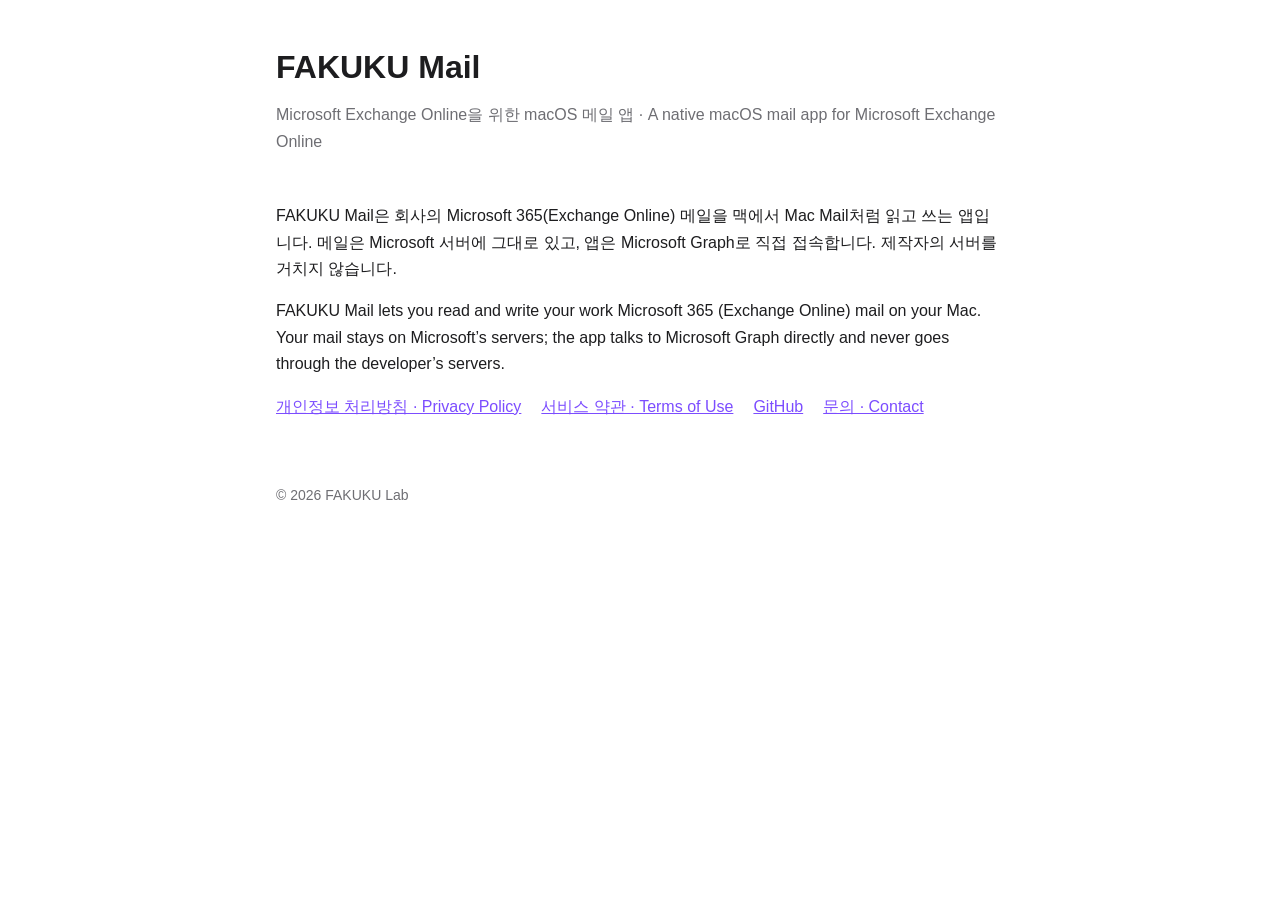
==== site/index.html @ f1e1f91f "소개·개인정보 처리방침·서비스 약관 웹 페이지(site/)와 GitHub Pages 자동 배포 - https://fakukulab.github.io/fakuku-mail/ (pri" ====
<!doctype html>
<html lang="ko">
<head>
<meta charset="utf-8">
<meta name="viewport" content="width=device-width, initial-scale=1">
<title>FAKUKU Mail</title>
<meta name="description" content="Microsoft Exchange Online을 위한 macOS 메일 앱 · A native macOS mail app for Microsoft Exchange Online">
<link rel="stylesheet" href="style.css">
</head>
<body>
<main>
<header>
  <div>
    <h1>FAKUKU Mail</h1>
    <p class="muted">Microsoft Exchange Online을 위한 macOS 메일 앱 · A native macOS mail app for Microsoft Exchange Online</p>
  </div>
</header>

<p>FAKUKU Mail은 회사의 Microsoft 365(Exchange Online) 메일을 맥에서 Mac Mail처럼 읽고 쓰는 앱입니다.
메일은 Microsoft 서버에 그대로 있고, 앱은 Microsoft Graph로 직접 접속합니다. 제작자의 서버를 거치지 않습니다.</p>
<p>FAKUKU Mail lets you read and write your work Microsoft 365 (Exchange Online) mail on your Mac.
Your mail stays on Microsoft’s servers; the app talks to Microsoft Graph directly and never goes through the developer’s servers.</p>

<nav>
  <a href="privacy.html">개인정보 처리방침 · Privacy Policy</a>
  <a href="terms.html">서비스 약관 · Terms of Use</a>
  <a href="https://github.com/fakukulab/fakuku-mail">GitHub</a>
  <a href="https://github.com/fakukulab/fakuku-mail/issues">문의 · Contact</a>
</nav>

<footer>© 2026 FAKUKU Lab</footer>
</main>
</body>
</html>
---- site/style.css ----
:root { --bg: #ffffff; --text: #1d1d1f; --muted: #6e6e73; --line: #d2d2d7; --accent: #7c4dff; }
@media (prefers-color-scheme: dark) { :root { --bg: #1c1c1e; --text: #f5f5f7; --muted: #a1a1a6; --line: #3a3a3c; --accent: #b39dff; } }
* { box-sizing: border-box; }
body { margin: 0; background: var(--bg); color: var(--text);
  font: 16px/1.65 -apple-system, BlinkMacSystemFont, "Apple SD Gothic Neo", "Segoe UI", sans-serif; }
main { max-width: 760px; margin: 0 auto; padding: 48px 16px 64px; }
header { display: flex; align-items: center; gap: 16px; margin-bottom: 32px; }
header img { width: 64px; height: 64px; border-radius: 14px; }
h1 { font-size: 32px; margin: 0; line-height: 1.2; }
h2 { font-size: 22px; margin: 40px 0 8px; }
h3 { font-size: 17px; margin: 24px 0 4px; }
p, li { color: var(--text); }
.muted { color: var(--muted); }
a { color: var(--accent); }
table { width: 100%; border-collapse: collapse; margin: 12px 0; font-size: 15px; }
th, td { text-align: left; padding: 8px; border-bottom: 1px solid var(--line); vertical-align: top; }
hr { border: 0; border-top: 1px solid var(--line); margin: 48px 0; }
nav { display: flex; gap: 20px; flex-wrap: wrap; margin-top: 8px; }
footer { margin-top: 64px; font-size: 14px; color: var(--muted); }
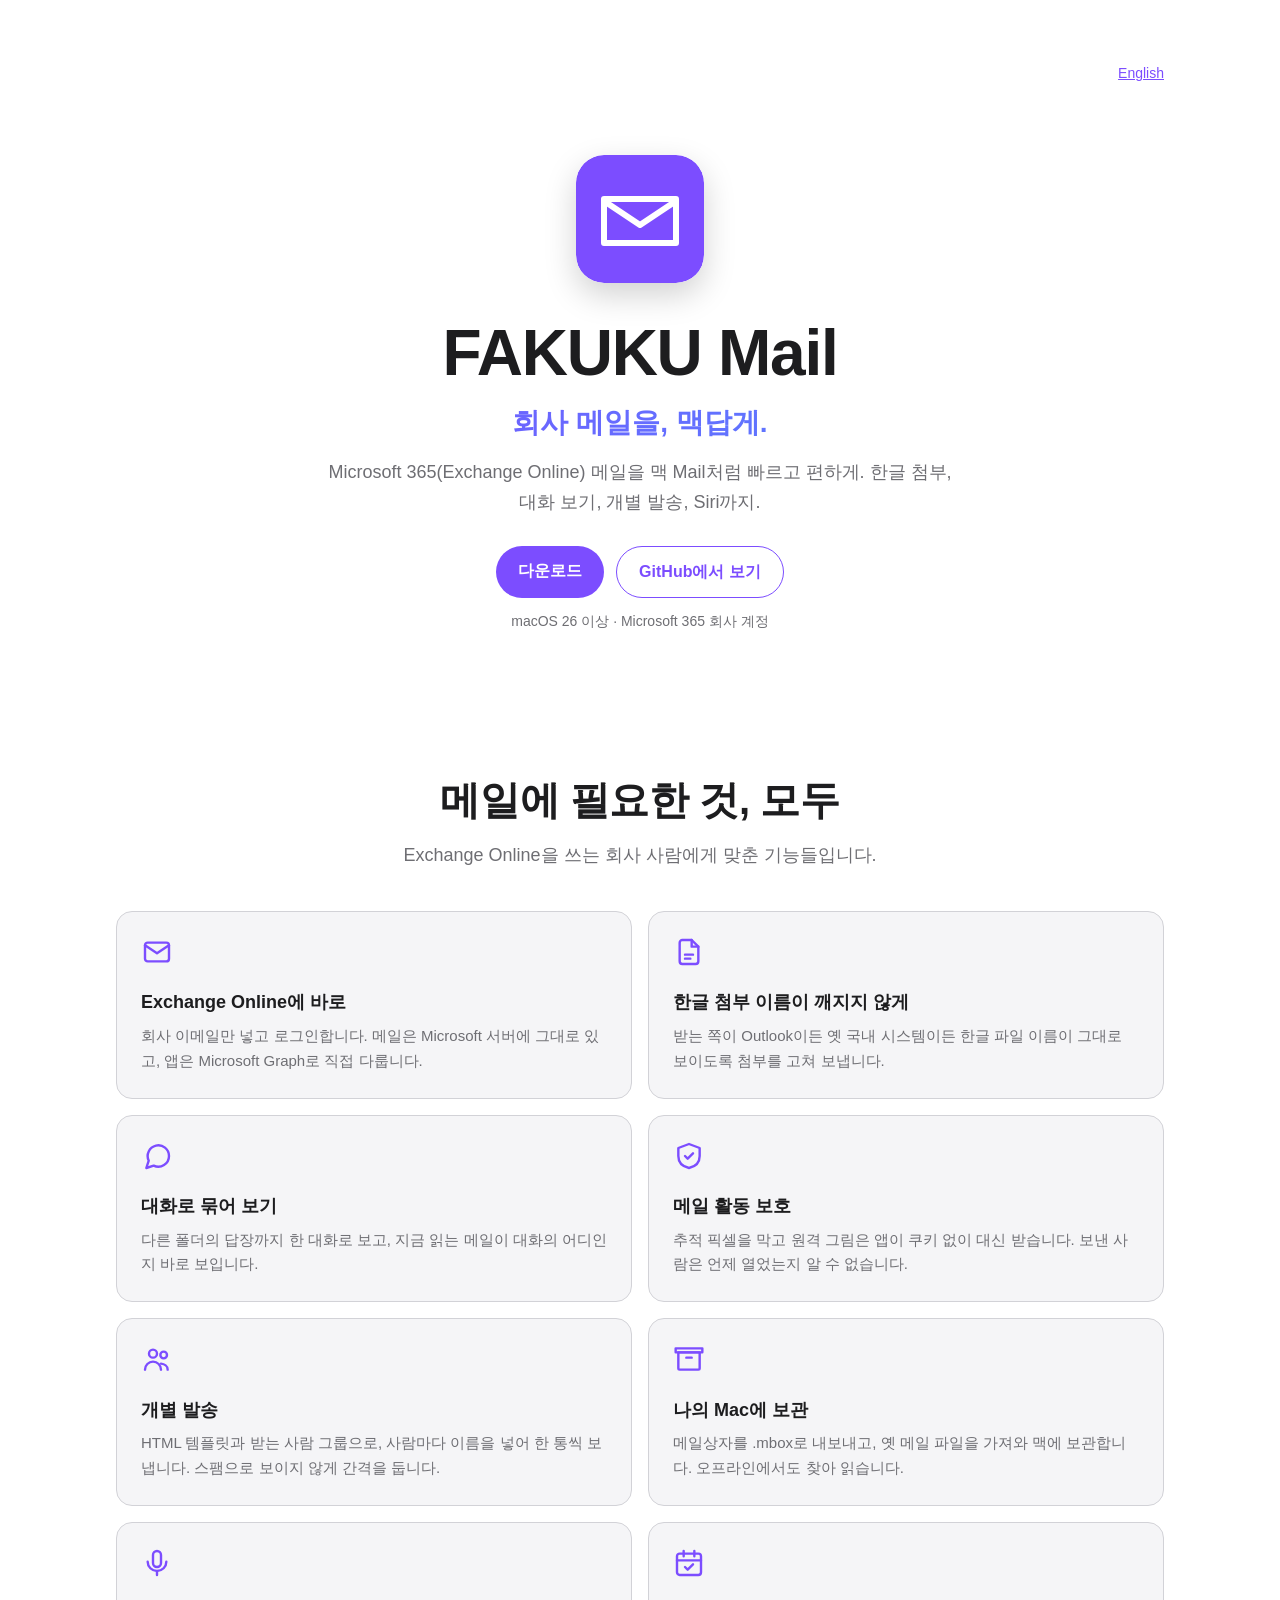
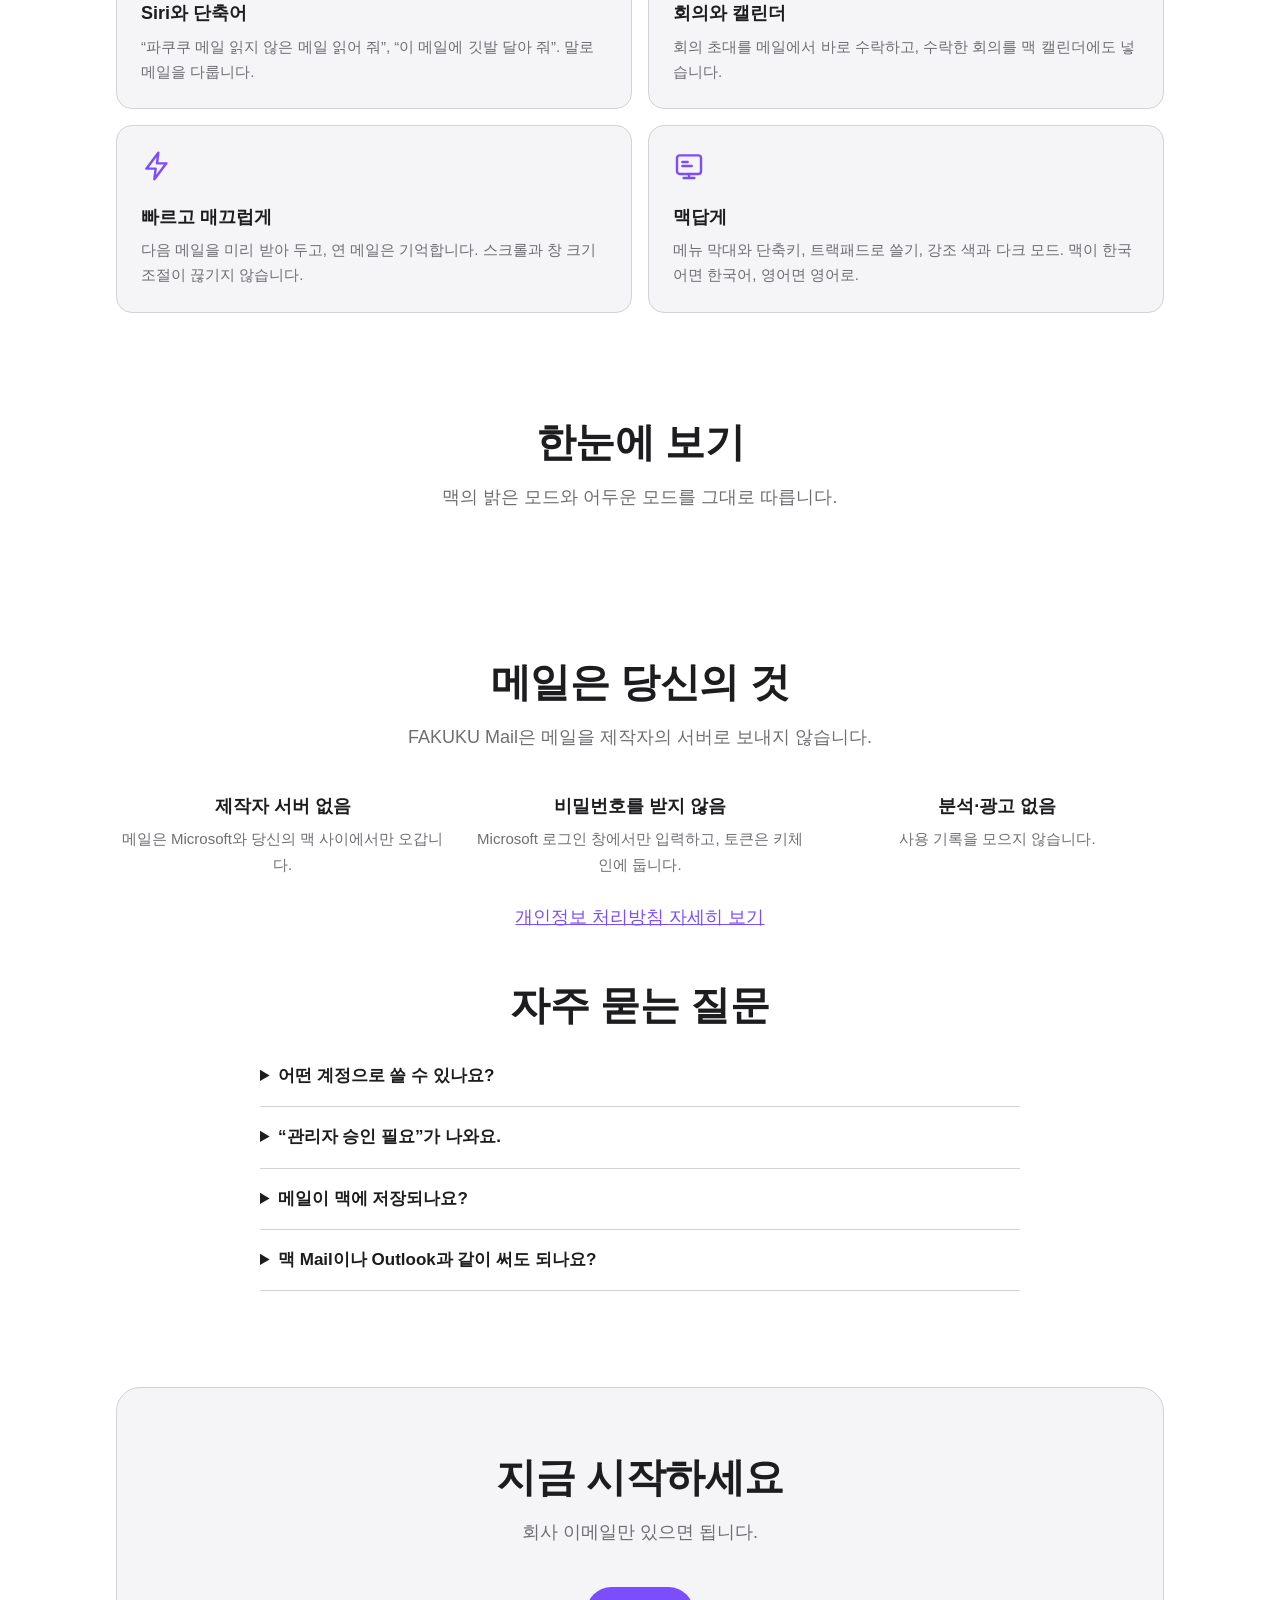
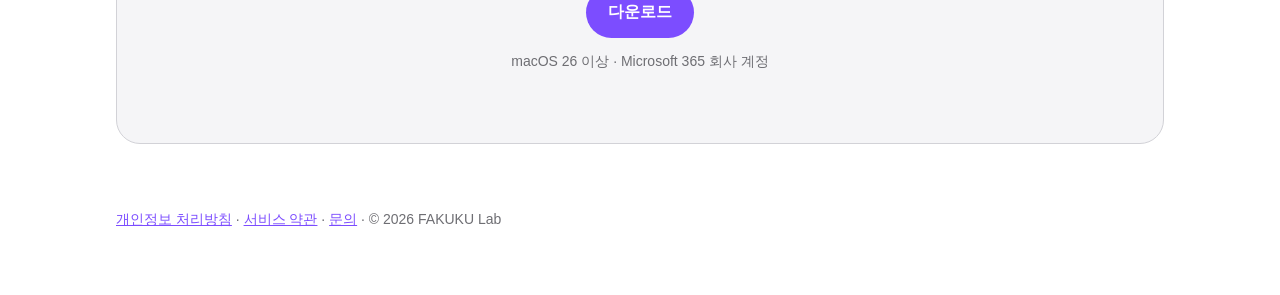
==== commit 86d88184: "앱 소개 페이지: 큰 제목, 기능 카드 10개, 스크린샷(밝은·어두운), 개인정보, 자주 묻는 질문 (한국어·영어) - site/index.html, site/en.html, 휴대" ====
--- a/site/index.html
+++ b/site/index.html
@@ -3,32 +3,117 @@
 <head>
 <meta charset="utf-8">
 <meta name="viewport" content="width=device-width, initial-scale=1">
-<title>FAKUKU Mail</title>
-<meta name="description" content="Microsoft Exchange Online을 위한 macOS 메일 앱 · A native macOS mail app for Microsoft Exchange Online">
+<title>FAKUKU Mail · 회사 메일을, 맥답게</title>
+<meta name="description" content="Microsoft Exchange Online을 위한 맥 메일 앱">
+<meta property="og:title" content="FAKUKU Mail">
+<meta property="og:description" content="Microsoft Exchange Online을 위한 맥 메일 앱">
+<meta property="og:image" content="images/inbox-light.png">
+<link rel="icon" href="images/icon.png">
 <link rel="stylesheet" href="style.css">
 </head>
 <body>
-<main>
-<header>
-  <div>
+<main class="page">
+  <p class="lang"><a href="en.html">English</a></p>
+
+  <div class="hero">
+    <img class="icon" src="images/icon.png" alt="FAKUKU Mail" onerror="this.onerror=null;this.src=&quot;data:image/svg+xml,%3Csvg xmlns='http://www.w3.org/2000/svg' viewBox='0 0 128 128'%3E%3Crect width='128' height='128' rx='28' fill='%237c4dff'/%3E%3Cpath d='M28 44h72v44H28z' fill='none' stroke='white' stroke-width='6' stroke-linejoin='round'/%3E%3Cpath d='M28 46l36 24 36-24' fill='none' stroke='white' stroke-width='6' stroke-linejoin='round'/%3E%3C/svg%3E&quot;">
     <h1>FAKUKU Mail</h1>
-    <p class="muted">Microsoft Exchange Online을 위한 macOS 메일 앱 · A native macOS mail app for Microsoft Exchange Online</p>
+    <p class="tagline">회사 메일을, 맥답게.</p>
+    <p class="lead">Microsoft 365(Exchange Online) 메일을 맥 Mail처럼 빠르고 편하게. 한글 첨부, 대화 보기, 개별 발송, Siri까지.</p>
+    <div class="buttons">
+      <a class="button" href="https://github.com/fakukulab/fakuku-mail/releases/latest">다운로드</a>
+      <a class="button secondary" href="https://github.com/fakukulab/fakuku-mail">GitHub에서 보기</a>
+    </div>
+    <p class="small">macOS 26 이상 · Microsoft 365 회사 계정</p>
+    <figure>
+      <div class="window"><picture>
+        <source media="(prefers-color-scheme: dark)" srcset="images/inbox-dark.png">
+        <img src="images/inbox-light.png" alt="받은 편지함과 대화 보기" loading="lazy" onerror="this.closest('figure').hidden=true">
+      </picture></div>
+      
+    </figure>
   </div>
-</header>
 
-<p>FAKUKU Mail은 회사의 Microsoft 365(Exchange Online) 메일을 맥에서 Mac Mail처럼 읽고 쓰는 앱입니다.
-메일은 Microsoft 서버에 그대로 있고, 앱은 Microsoft Graph로 직접 접속합니다. 제작자의 서버를 거치지 않습니다.</p>
-<p>FAKUKU Mail lets you read and write your work Microsoft 365 (Exchange Online) mail on your Mac.
-Your mail stays on Microsoft’s servers; the app talks to Microsoft Graph directly and never goes through the developer’s servers.</p>
+  <section>
+    <h2>메일에 필요한 것, 모두</h2>
+    <p class="sub">Exchange Online을 쓰는 회사 사람에게 맞춘 기능들입니다.</p>
+    <div class="grid">
+    <div class="card"><svg viewBox="0 0 24 24" aria-hidden="true"><rect x="3" y="5" width="18" height="14" rx="2"/><path d="M3 7l9 6 9-6"/></svg><h3>Exchange Online에 바로</h3><p>회사 이메일만 넣고 로그인합니다. 메일은 Microsoft 서버에 그대로 있고, 앱은 Microsoft Graph로 직접 다룹니다.</p></div>
+    <div class="card"><svg viewBox="0 0 24 24" aria-hidden="true"><path d="M14 3H7a2 2 0 0 0-2 2v14a2 2 0 0 0 2 2h10a2 2 0 0 0 2-2V8z"/><path d="M14 3v5h5"/><path d="M9 14h6M9 17h4"/></svg><h3>한글 첨부 이름이 깨지지 않게</h3><p>받는 쪽이 Outlook이든 옛 국내 시스템이든 한글 파일 이름이 그대로 보이도록 첨부를 고쳐 보냅니다.</p></div>
+    <div class="card"><svg viewBox="0 0 24 24" aria-hidden="true"><path d="M21 12a8 8 0 0 1-11.5 7.2L4 21l1.8-5.5A8 8 0 1 1 21 12z"/></svg><h3>대화로 묶어 보기</h3><p>다른 폴더의 답장까지 한 대화로 보고, 지금 읽는 메일이 대화의 어디인지 바로 보입니다.</p></div>
+    <div class="card"><svg viewBox="0 0 24 24" aria-hidden="true"><path d="M12 3l8 3v6c0 5-3.5 8-8 9-4.5-1-8-4-8-9V6z"/><path d="M9 12l2 2 4-4"/></svg><h3>메일 활동 보호</h3><p>추적 픽셀을 막고 원격 그림은 앱이 쿠키 없이 대신 받습니다. 보낸 사람은 언제 열었는지 알 수 없습니다.</p></div>
+    <div class="card"><svg viewBox="0 0 24 24" aria-hidden="true"><circle cx="9" cy="8" r="3"/><circle cx="17" cy="9" r="2.5"/><path d="M3 20c0-3.3 2.7-6 6-6s6 2.7 6 6"/><path d="M15 15.5c2.5.2 5 1.8 5 4.5"/></svg><h3>개별 발송</h3><p>HTML 템플릿과 받는 사람 그룹으로, 사람마다 이름을 넣어 한 통씩 보냅니다. 스팸으로 보이지 않게 간격을 둡니다.</p></div>
+    <div class="card"><svg viewBox="0 0 24 24" aria-hidden="true"><path d="M4 7h16v12a1 1 0 0 1-1 1H5a1 1 0 0 1-1-1z"/><path d="M2 4h20v3H2z"/><path d="M10 11h4"/></svg><h3>나의 Mac에 보관</h3><p>메일상자를 .mbox로 내보내고, 옛 메일 파일을 가져와 맥에 보관합니다. 오프라인에서도 찾아 읽습니다.</p></div>
+    <div class="card"><svg viewBox="0 0 24 24" aria-hidden="true"><path d="M12 3a3 3 0 0 0-3 3v6a3 3 0 0 0 6 0V6a3 3 0 0 0-3-3z"/><path d="M19 11a7 7 0 0 1-14 0M12 18v3"/></svg><h3>Siri와 단축어</h3><p>“파쿠쿠 메일 읽지 않은 메일 읽어 줘”, “이 메일에 깃발 달아 줘”. 말로 메일을 다룹니다.</p></div>
+    <div class="card"><svg viewBox="0 0 24 24" aria-hidden="true"><rect x="3" y="5" width="18" height="16" rx="2"/><path d="M3 10h18M8 3v4M16 3v4"/><path d="M9 15l2 2 4-4"/></svg><h3>회의와 캘린더</h3><p>회의 초대를 메일에서 바로 수락하고, 수락한 회의를 맥 캘린더에도 넣습니다.</p></div>
+    <div class="card"><svg viewBox="0 0 24 24" aria-hidden="true"><path d="M13 2L4 14h7l-1 8 9-12h-7z"/></svg><h3>빠르고 매끄럽게</h3><p>다음 메일을 미리 받아 두고, 연 메일은 기억합니다. 스크롤과 창 크기 조절이 끊기지 않습니다.</p></div>
+    <div class="card"><svg viewBox="0 0 24 24" aria-hidden="true"><rect x="3" y="4" width="18" height="14" rx="2"/><path d="M8 21h8M12 18v3"/><path d="M7 9h4M7 12h7"/></svg><h3>맥답게</h3><p>메뉴 막대와 단축키, 트랙패드로 쓸기, 강조 색과 다크 모드. 맥이 한국어면 한국어, 영어면 영어로.</p></div>
+    </div>
+  </section>
 
-<nav>
-  <a href="privacy.html">개인정보 처리방침 · Privacy Policy</a>
-  <a href="terms.html">서비스 약관 · Terms of Use</a>
-  <a href="https://github.com/fakukulab/fakuku-mail">GitHub</a>
-  <a href="https://github.com/fakukulab/fakuku-mail/issues">문의 · Contact</a>
-</nav>
+  <section>
+    <h2>한눈에 보기</h2>
+    <p class="sub">맥의 밝은 모드와 어두운 모드를 그대로 따릅니다.</p>
+    <div class="shots">
+    <figure>
+      <div class="window"><picture>
+        <source media="(prefers-color-scheme: dark)" srcset="images/compose-dark.png">
+        <img src="images/compose-light.png" alt="새 메시지 작성" loading="lazy" onerror="this.closest('figure').hidden=true">
+      </picture></div>
+      <figcaption>새 메시지 작성</figcaption>
+    </figure>
+    <figure>
+      <div class="window"><picture>
+        <source media="(prefers-color-scheme: dark)" srcset="images/message-dark.png">
+        <img src="images/message-light.png" alt="별도 창으로 보기" loading="lazy" onerror="this.closest('figure').hidden=true">
+      </picture></div>
+      <figcaption>별도 창으로 보기</figcaption>
+    </figure>
+    <figure>
+      <div class="window"><picture>
+        <source media="(prefers-color-scheme: dark)" srcset="images/settings-viewing-dark.png">
+        <img src="images/settings-viewing-light.png" alt="설정 › 보기" loading="lazy" onerror="this.closest('figure').hidden=true">
+      </picture></div>
+      <figcaption>설정 › 보기</figcaption>
+    </figure>
+    </div>
+  </section>
 
-<footer>© 2026 FAKUKU Lab</footer>
+  <section>
+    <h2>메일은 당신의 것</h2>
+    <p class="sub">FAKUKU Mail은 메일을 제작자의 서버로 보내지 않습니다.</p>
+    <div class="points">
+      <div><strong>제작자 서버 없음</strong><span>메일은 Microsoft와 당신의 맥 사이에서만 오갑니다.</span></div>
+      <div><strong>비밀번호를 받지 않음</strong><span>Microsoft 로그인 창에서만 입력하고, 토큰은 키체인에 둡니다.</span></div>
+      <div><strong>분석·광고 없음</strong><span>사용 기록을 모으지 않습니다.</span></div>
+    </div>
+    <p class="sub" style="margin-top:24px"><a href="privacy.html">개인정보 처리방침 자세히 보기</a></p>
+  </section>
+
+  <section class="faq">
+    <h2>자주 묻는 질문</h2>
+      <details><summary>어떤 계정으로 쓸 수 있나요?</summary><p>Microsoft 365의 회사·학교 계정(Exchange Online)입니다. Gmail, 네이버 메일 같은 다른 메일은 지원하지 않습니다.</p></details>
+      <details><summary>“관리자 승인 필요”가 나와요.</summary><p>회사에 따라 처음 쓰는 앱은 IT 관리자의 승인이 한 번 필요합니다. 로그인 화면의 “관리자 승인 링크 복사”로 링크를 관리자에게 보내 주세요. 한 번 승인되면 회사 직원 모두 바로 쓸 수 있습니다.</p></details>
+      <details><summary>메일이 맥에 저장되나요?</summary><p>메일은 서버에 있습니다. 오프라인에서도 보이도록 최근 메일의 사본만 맥에 두고, 로그아웃하면 지웁니다. 직접 가져온 메일상자는 “나의 Mac에”에 보관됩니다.</p></details>
+      <details><summary>맥 Mail이나 Outlook과 같이 써도 되나요?</summary><p>네. 모두 같은 Exchange 사서함을 보므로 읽음, 깃발, 폴더가 어디서든 같게 보입니다.</p></details>
+  </section>
+
+  <section class="cta">
+    <h2>지금 시작하세요</h2>
+    <p class="sub">회사 이메일만 있으면 됩니다.</p>
+    <div class="buttons"><a class="button" href="https://github.com/fakukulab/fakuku-mail/releases/latest">다운로드</a></div>
+    <p class="small">macOS 26 이상 · Microsoft 365 회사 계정</p>
+  </section>
+
+  <footer><a href="privacy.html">개인정보 처리방침</a> · <a href="terms.html">서비스 약관</a> · <a href="https://github.com/fakukulab/fakuku-mail/issues">문의</a> · © 2026 FAKUKU Lab</footer>
 </main>
+<script>
+  // 스크린샷(site/images, tools/site-shots.sh)이 아직 없으면 그 구역을 숨긴다.
+  window.addEventListener("load", () => {
+    document.querySelectorAll(".shots").forEach((box) => {
+      if (![...box.querySelectorAll("figure")].some((f) => !f.hidden)) box.closest("section").hidden = true;
+    });
+  });
+</script>
 </body>
 </html>
--- a/site/style.css
+++ b/site/style.css
@@ -17,3 +17,44 @@
 hr { border: 0; border-top: 1px solid var(--line); margin: 48px 0; }
 nav { display: flex; gap: 20px; flex-wrap: wrap; margin-top: 8px; }
 footer { margin-top: 64px; font-size: 14px; color: var(--muted); }
+
+/* ---- 소개 페이지 ---- */
+.page { max-width: 1080px; }
+.lang { text-align: right; font-size: 14px; }
+.hero { text-align: center; padding: 56px 0 24px; }
+.hero .icon { width: 128px; height: 128px; border-radius: 28px; box-shadow: 0 12px 32px rgba(0,0,0,.18); }
+.hero h1 { font-size: clamp(36px, 7vw, 64px); letter-spacing: -0.02em; margin: 24px 0 8px; }
+.hero .tagline { font-size: clamp(20px, 3.4vw, 28px); margin: 0 0 12px; font-weight: 600;
+  background: linear-gradient(90deg, #7c4dff, #4f8cff); -webkit-background-clip: text; background-clip: text; color: transparent; }
+.hero .lead { font-size: 18px; color: var(--muted); max-width: 640px; margin: 0 auto 28px; }
+.buttons { display: flex; gap: 12px; justify-content: center; flex-wrap: wrap; }
+.button { display: inline-block; padding: 12px 22px; border-radius: 999px; font-weight: 600; text-decoration: none;
+  background: var(--accent); color: #fff; }
+.button.secondary { background: transparent; color: var(--accent); border: 1px solid var(--accent); }
+.small { font-size: 14px; color: var(--muted); margin-top: 12px; }
+.window { margin: 40px auto 0; border-radius: 14px; overflow: hidden; box-shadow: 0 24px 64px rgba(0,0,0,.22);
+  border: 1px solid var(--line); background: var(--line); }
+.window img { display: block; width: 100%; height: auto; }
+section { margin-top: 96px; }
+section > h2 { font-size: clamp(28px, 4.5vw, 40px); text-align: center; margin: 0 0 8px; letter-spacing: -0.01em; }
+section > .sub { text-align: center; color: var(--muted); font-size: 18px; margin: 0 auto 40px; max-width: 640px; }
+.grid { display: grid; grid-template-columns: 1fr; gap: 16px; }
+@media (min-width: 720px) { .grid { grid-template-columns: repeat(2, 1fr); } }
+.card { border: 1px solid var(--line); border-radius: 16px; padding: 24px; background: var(--card); }
+.card svg { width: 32px; height: 32px; stroke: var(--accent); fill: none; stroke-width: 1.8; stroke-linecap: round; stroke-linejoin: round; }
+.card h3 { margin: 12px 0 6px; font-size: 18px; }
+.card p { margin: 0; color: var(--muted); font-size: 15px; }
+.shots { display: grid; grid-template-columns: repeat(auto-fit, minmax(320px, 1fr)); gap: 24px; }
+.shots figure { margin: 0; }
+.shots figcaption { text-align: center; color: var(--muted); font-size: 15px; margin-top: 12px; }
+.shots .window { margin: 0; }
+.points { display: grid; grid-template-columns: repeat(auto-fit, minmax(220px, 1fr)); gap: 24px; text-align: center; }
+.points strong { display: block; font-size: 18px; margin-bottom: 4px; }
+.points span { color: var(--muted); font-size: 15px; }
+details { border-bottom: 1px solid var(--line); padding: 16px 0; }
+details summary { cursor: pointer; font-weight: 600; font-size: 17px; }
+details p { color: var(--muted); margin: 8px 0 0; }
+.faq { max-width: 760px; margin: 0 auto; }
+.cta { text-align: center; padding: 56px 16px; border-radius: 24px; background: var(--card); border: 1px solid var(--line); }
+:root { --card: #f5f5f7; }
+@media (prefers-color-scheme: dark) { :root { --card: #2c2c2e; } }
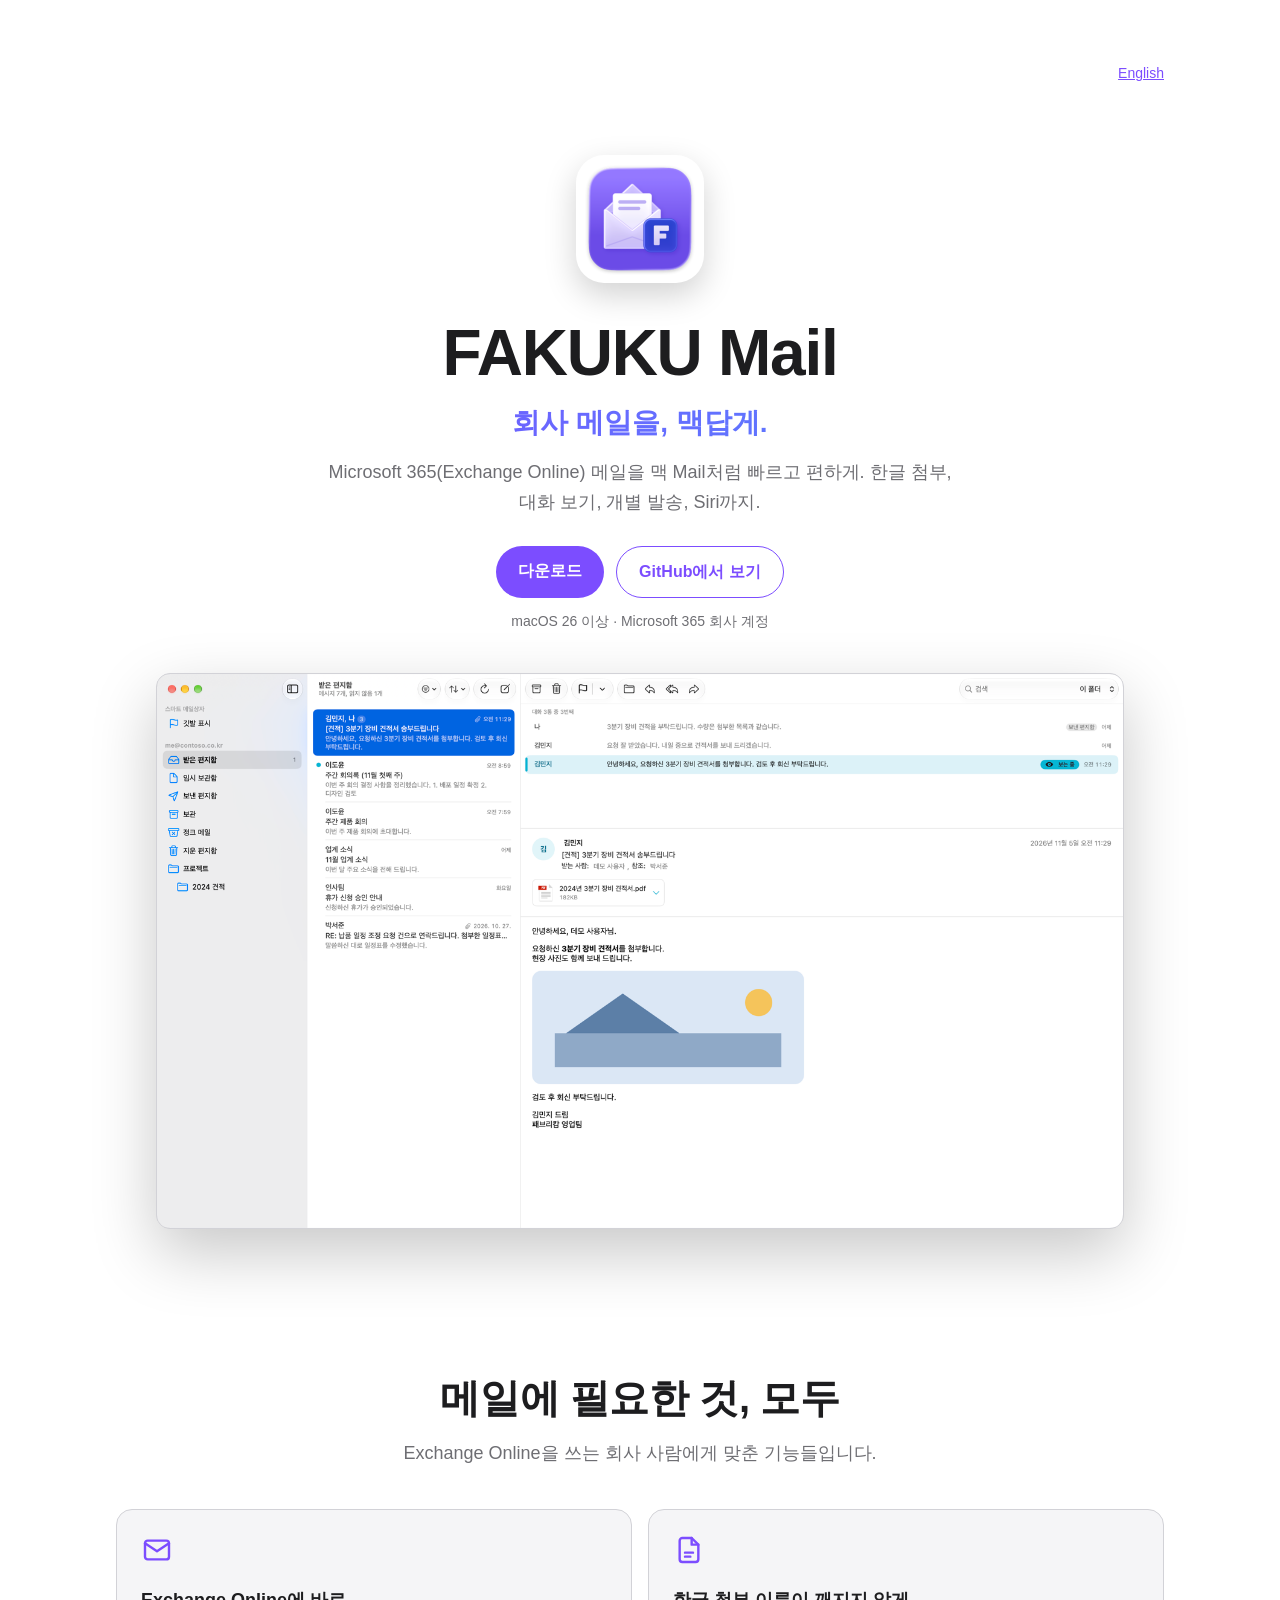
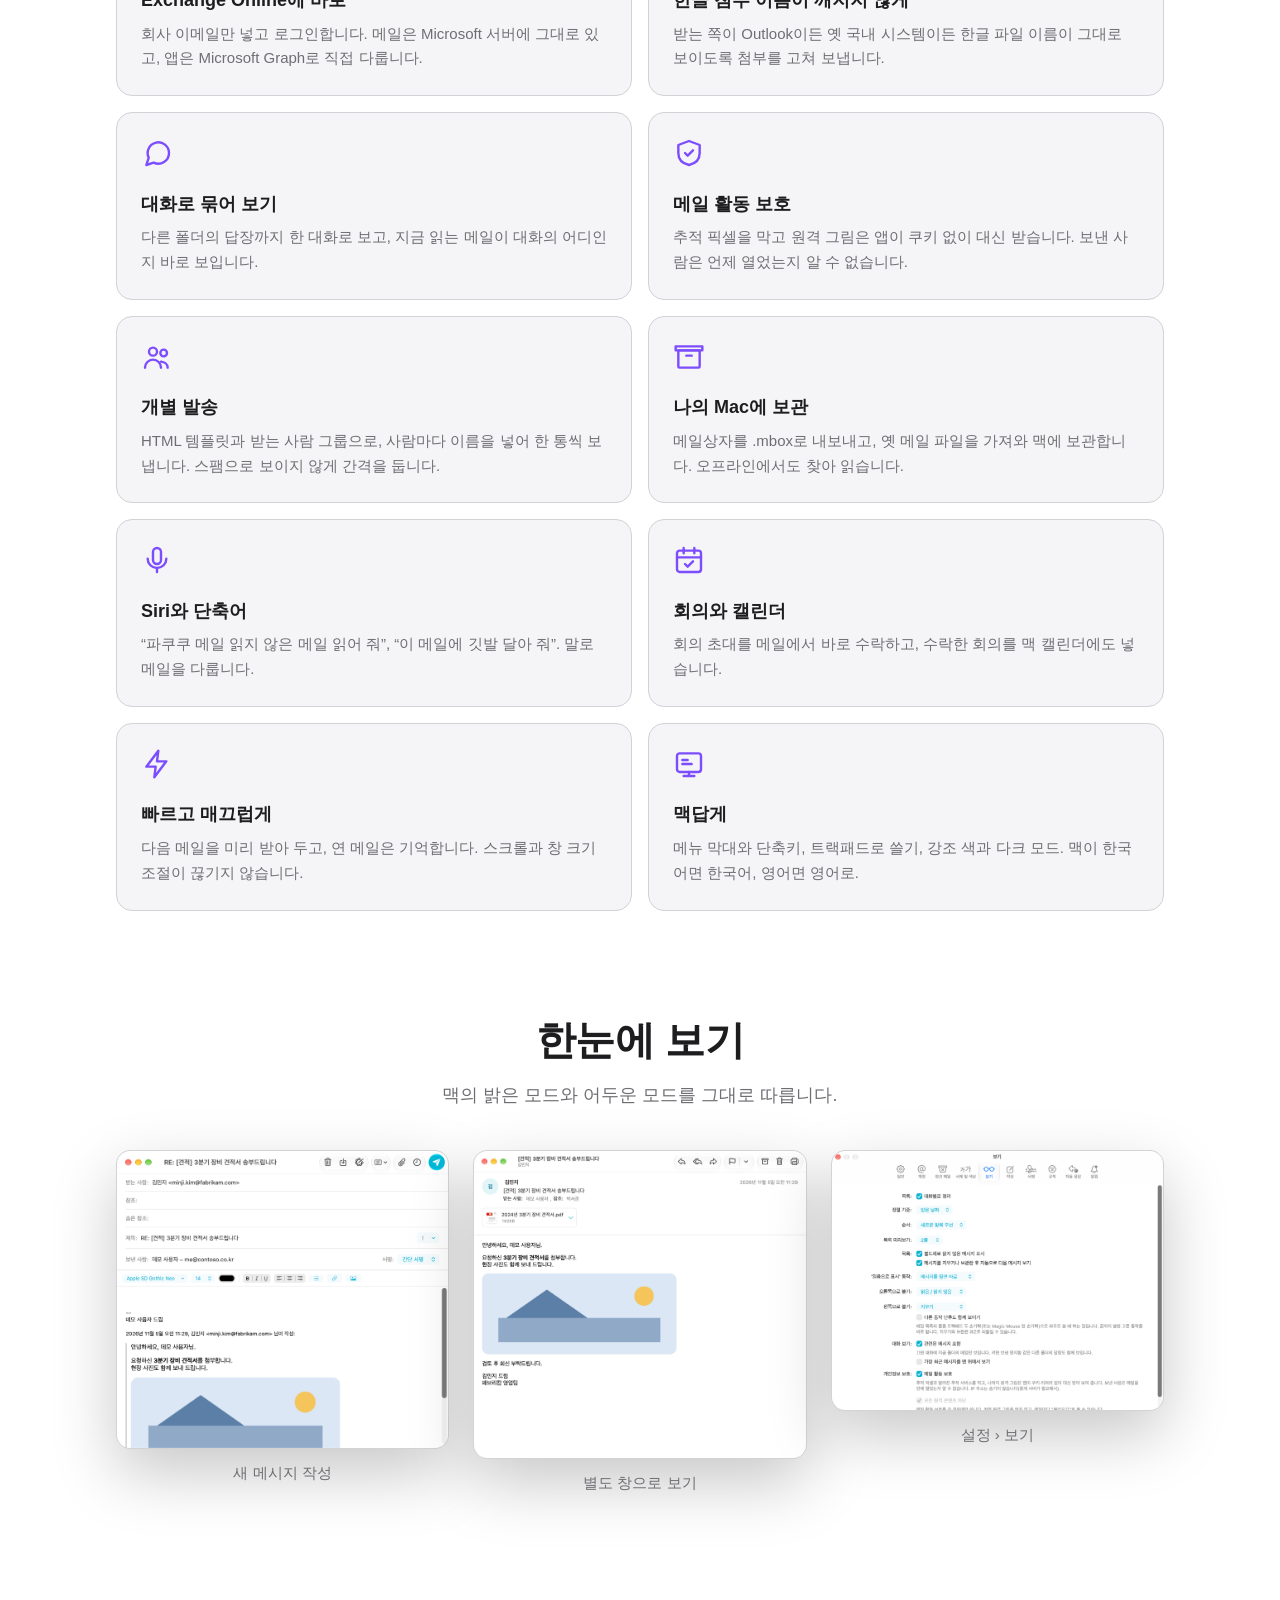
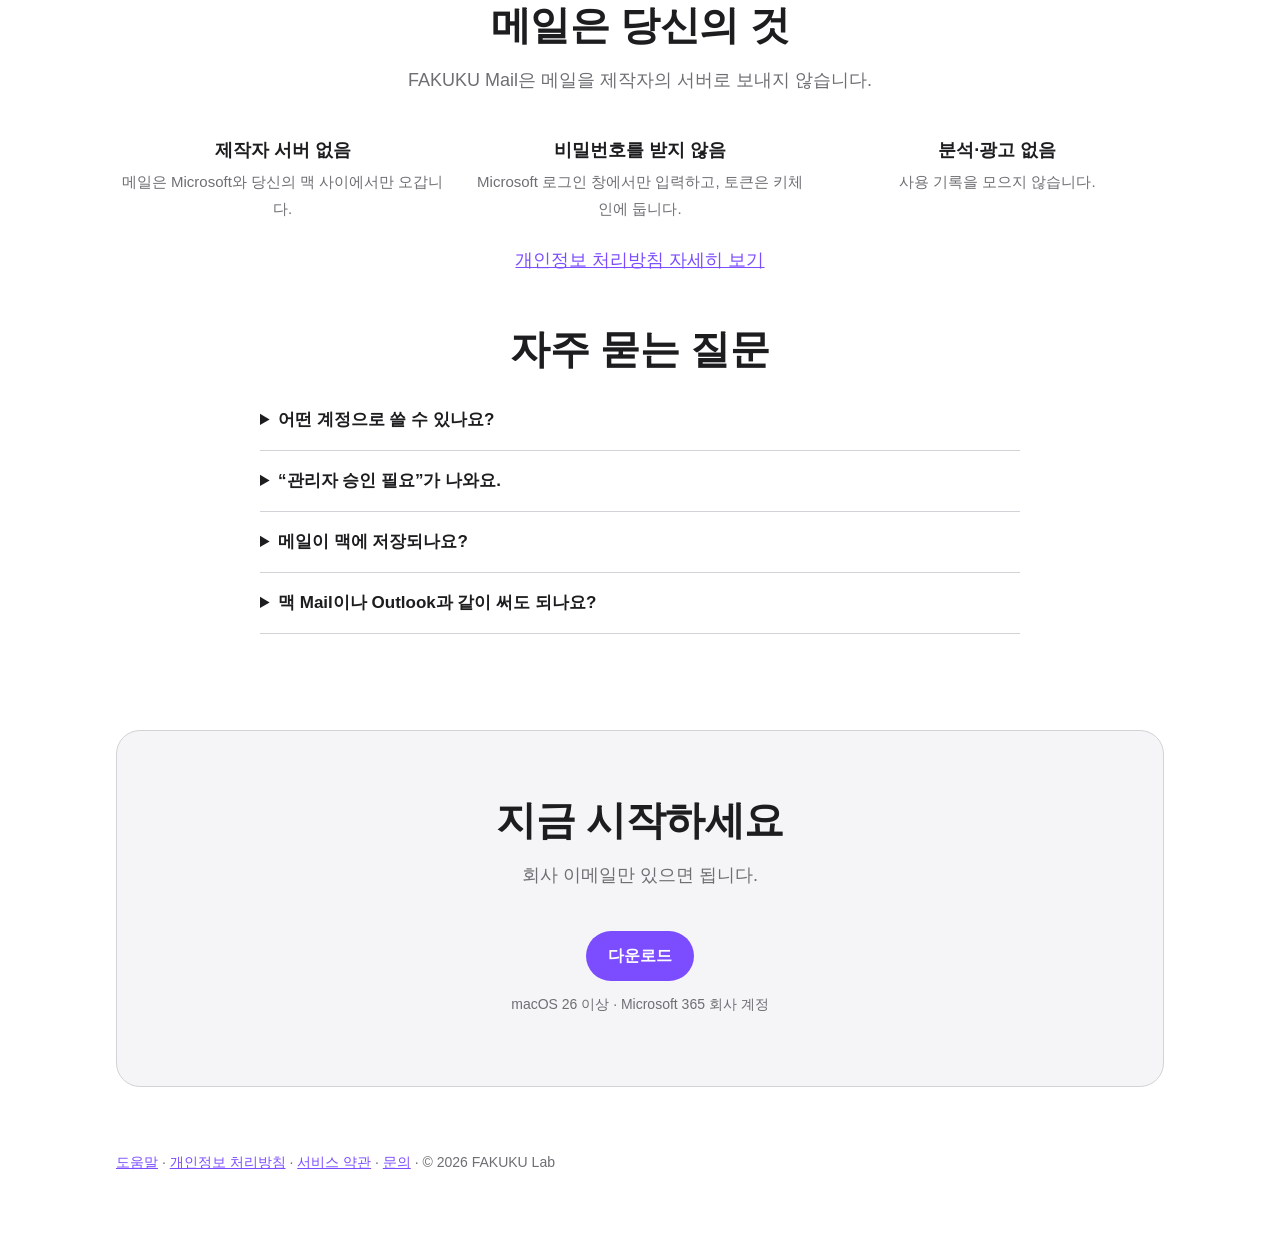
==== commit c5a79260: "도움말 > FAKUKU Mail 도움말(⌘?)이 사용 설명서를 연다 (한국어·영어 사이트 페이지: 계정 추가, 읽기와 정리, 쓰기와 첨부 보정, 개별 발송, 회의, 단축키, 문제 " ====
--- a/site/index.html
+++ b/site/index.html
@@ -7,8 +7,9 @@
 <meta name="description" content="Microsoft Exchange Online을 위한 맥 메일 앱">
 <meta property="og:title" content="FAKUKU Mail">
 <meta property="og:description" content="Microsoft Exchange Online을 위한 맥 메일 앱">
-<meta property="og:image" content="images/inbox-light.png">
+<meta property="og:image" content="https://mail.fakukulab.com/images/inbox-light.png">
 <link rel="icon" href="images/icon.png">
+<link rel="canonical" href="https://mail.fakukulab.com/">
 <link rel="stylesheet" href="style.css">
 </head>
 <body>
@@ -105,7 +106,7 @@
     <p class="small">macOS 26 이상 · Microsoft 365 회사 계정</p>
   </section>
 
-  <footer><a href="privacy.html">개인정보 처리방침</a> · <a href="terms.html">서비스 약관</a> · <a href="https://github.com/fakukulab/fakuku-mail/issues">문의</a> · © 2026 FAKUKU Lab</footer>
+  <footer><a href="help.html">도움말</a> · <a href="privacy.html">개인정보 처리방침</a> · <a href="terms.html">서비스 약관</a> · <a href="https://github.com/fakukulab/fakuku-mail/issues">문의</a> · © 2026 FAKUKU Lab</footer>
 </main>
 <script>
   // 스크린샷(site/images, tools/site-shots.sh)이 아직 없으면 그 구역을 숨긴다.
--- a/site/style.css
+++ b/site/style.css
@@ -58,3 +58,14 @@
 .cta { text-align: center; padding: 56px 16px; border-radius: 24px; background: var(--card); border: 1px solid var(--line); }
 :root { --card: #f5f5f7; }
 @media (prefers-color-scheme: dark) { :root { --card: #2c2c2e; } }
+
+/* ---- 도움말 ---- */
+.help .toc { display: flex; flex-wrap: wrap; gap: 8px 16px; padding: 16px; border: 1px solid var(--line); border-radius: 12px; font-size: 15px; }
+.help h2 { scroll-margin-top: 16px; border-top: 1px solid var(--line); padding-top: 32px; }
+.help .note { color: var(--muted); font-size: 15px; border-left: 3px solid var(--accent); padding-left: 12px; }
+.help .window { margin: 16px 0; }
+.help .keys { display: grid; grid-template-columns: 1fr; gap: 8px 24px; align-items: start; }
+.help .keys table { margin: 0; }
+@media (min-width: 720px) { .help .keys { grid-template-columns: repeat(2, 1fr); } }
+kbd { font: 13px/1 -apple-system, BlinkMacSystemFont, sans-serif; padding: 3px 6px; border: 1px solid var(--line); border-bottom-width: 2px; border-radius: 6px; background: var(--card); white-space: nowrap; }
+code { font-size: 14px; padding: 1px 4px; border-radius: 4px; background: var(--card); }
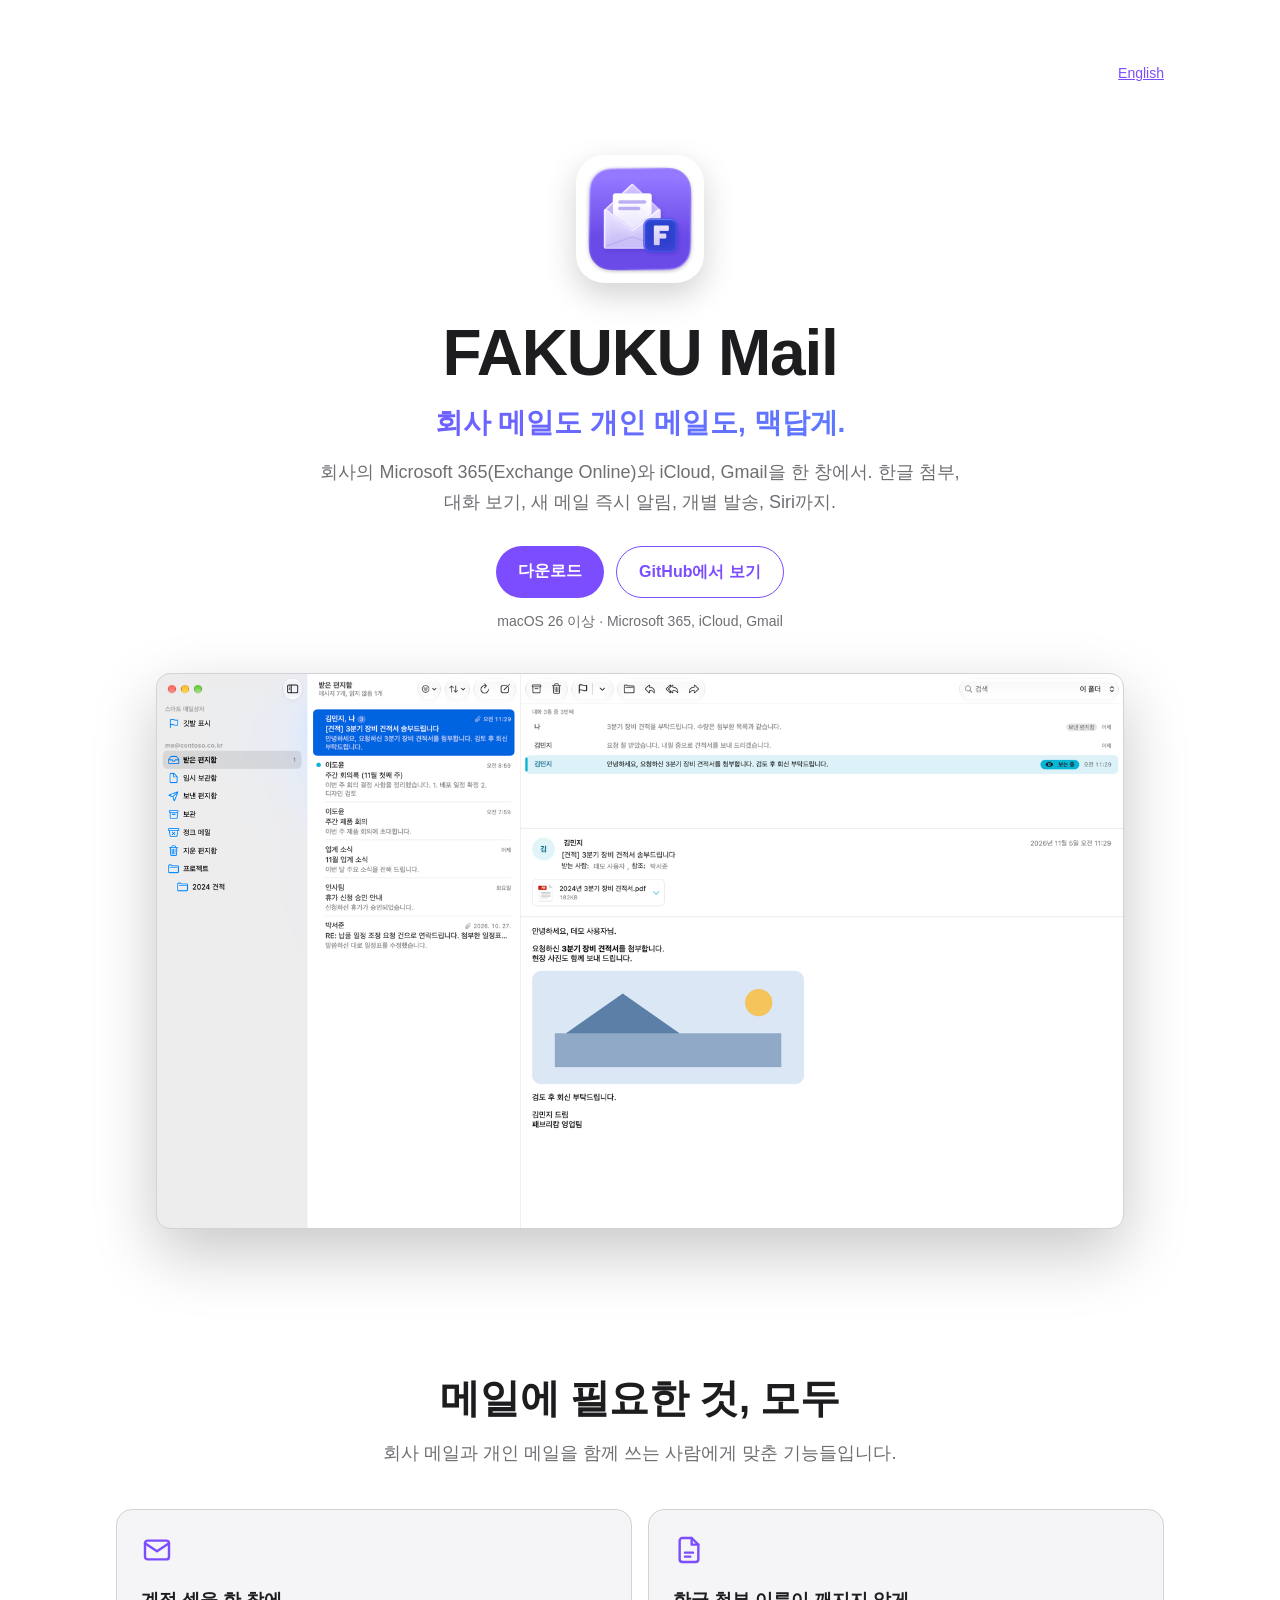
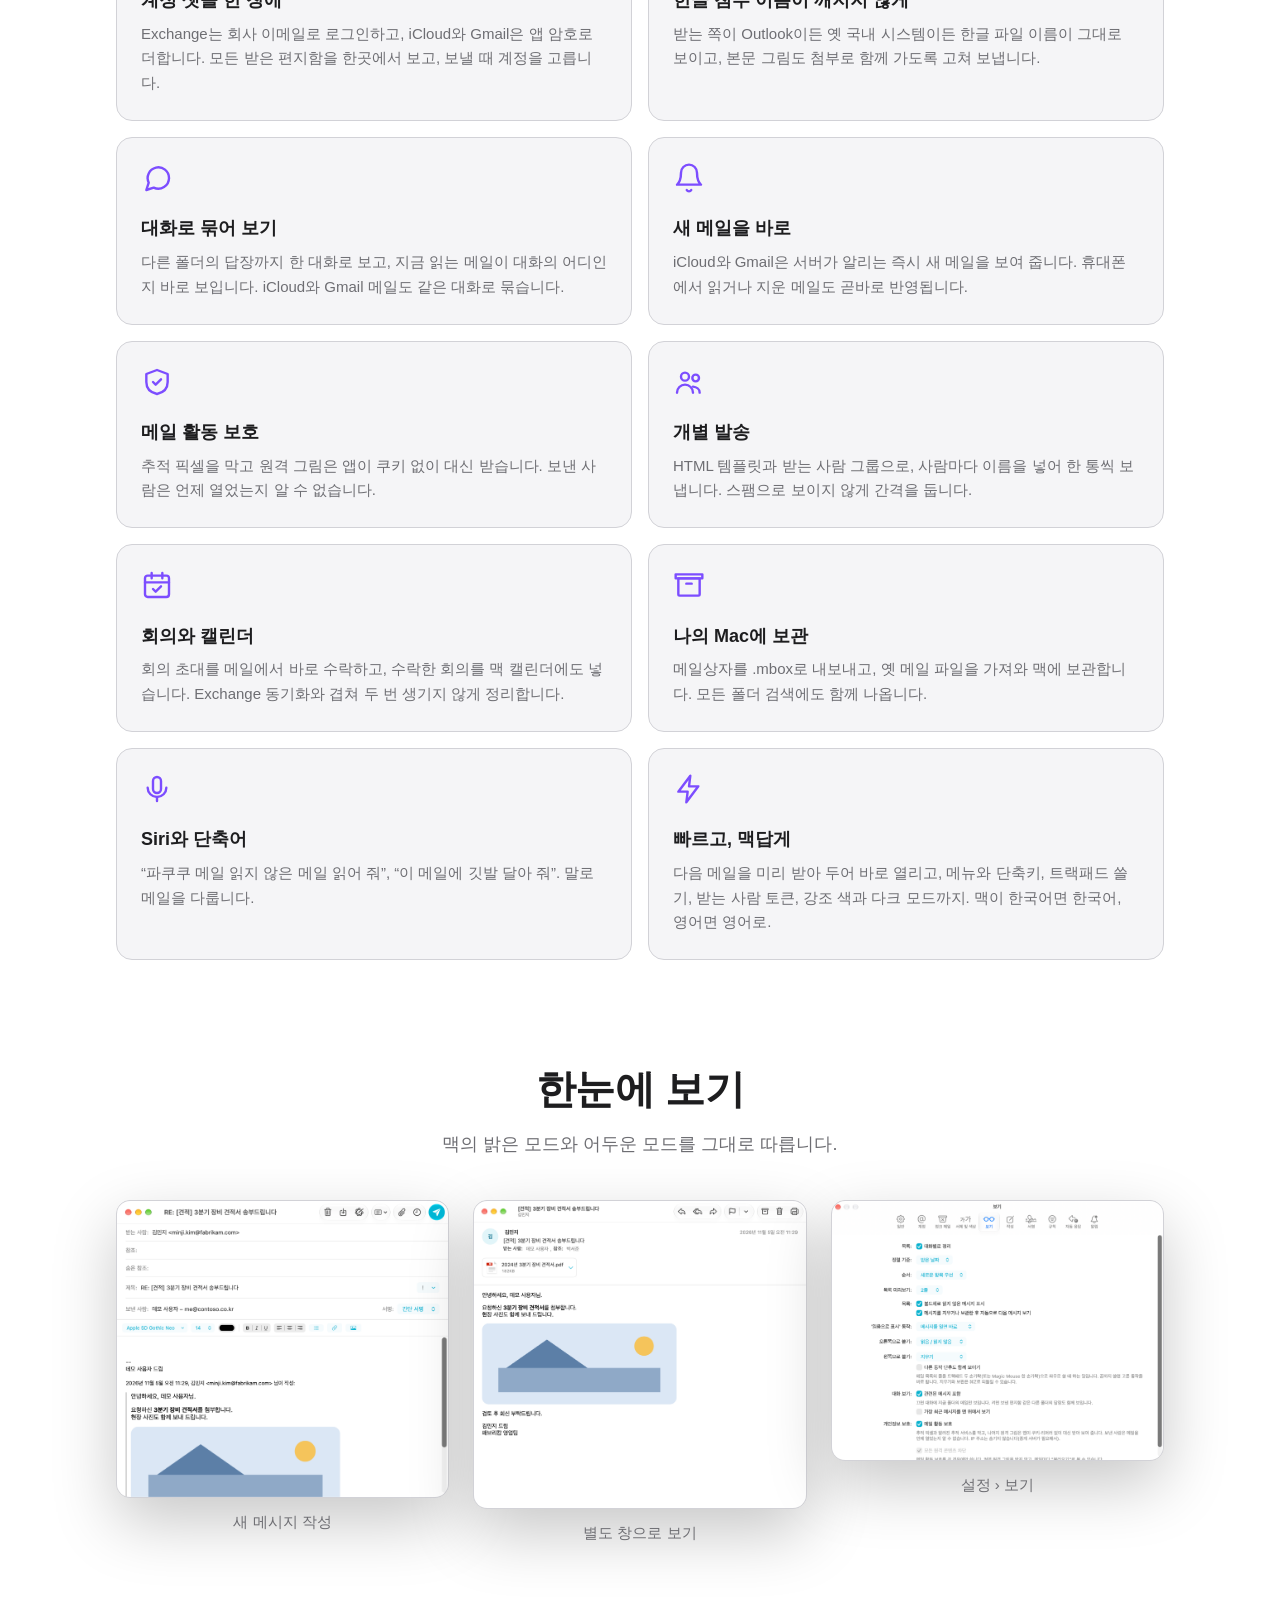
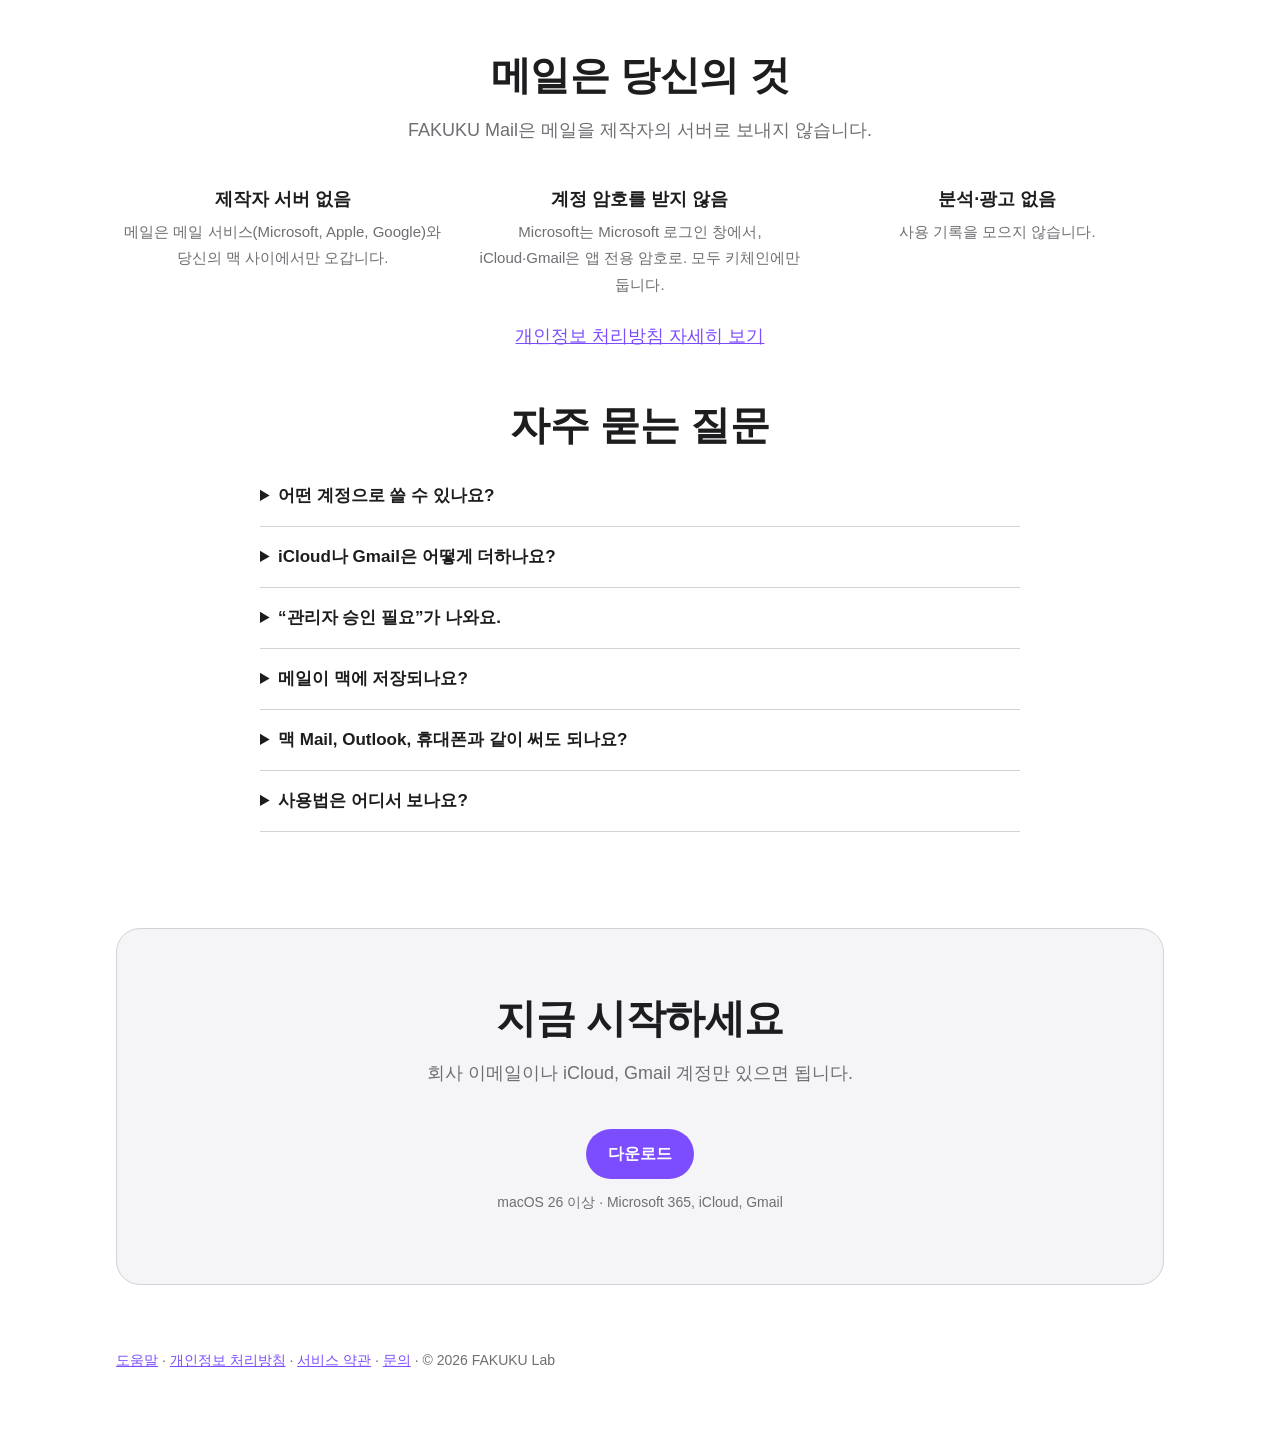
==== commit 89c25c05: "소개 사이트를 지금 앱에 맞게: Exchange·iCloud·Gmail을 한 창에, 새 메일 즉시 알림, 대화 묶기, 맥 캘린더 중복 정리, 도움말 안내. 개인정보 처리방침·약관에" ====
--- a/site/index.html
+++ b/site/index.html
@@ -3,10 +3,10 @@
 <head>
 <meta charset="utf-8">
 <meta name="viewport" content="width=device-width, initial-scale=1">
-<title>FAKUKU Mail · 회사 메일을, 맥답게</title>
-<meta name="description" content="Microsoft Exchange Online을 위한 맥 메일 앱">
+<title>FAKUKU Mail · 회사 메일도 개인 메일도, 맥답게</title>
+<meta name="description" content="Microsoft Exchange, iCloud, Gmail을 한 창에서 쓰는 맥 메일 앱">
 <meta property="og:title" content="FAKUKU Mail">
-<meta property="og:description" content="Microsoft Exchange Online을 위한 맥 메일 앱">
+<meta property="og:description" content="Microsoft Exchange, iCloud, Gmail을 한 창에서 쓰는 맥 메일 앱">
 <meta property="og:image" content="https://mail.fakukulab.com/images/inbox-light.png">
 <link rel="icon" href="images/icon.png">
 <link rel="canonical" href="https://mail.fakukulab.com/">
@@ -19,13 +19,13 @@
   <div class="hero">
     <img class="icon" src="images/icon.png" alt="FAKUKU Mail" onerror="this.onerror=null;this.src=&quot;data:image/svg+xml,%3Csvg xmlns='http://www.w3.org/2000/svg' viewBox='0 0 128 128'%3E%3Crect width='128' height='128' rx='28' fill='%237c4dff'/%3E%3Cpath d='M28 44h72v44H28z' fill='none' stroke='white' stroke-width='6' stroke-linejoin='round'/%3E%3Cpath d='M28 46l36 24 36-24' fill='none' stroke='white' stroke-width='6' stroke-linejoin='round'/%3E%3C/svg%3E&quot;">
     <h1>FAKUKU Mail</h1>
-    <p class="tagline">회사 메일을, 맥답게.</p>
-    <p class="lead">Microsoft 365(Exchange Online) 메일을 맥 Mail처럼 빠르고 편하게. 한글 첨부, 대화 보기, 개별 발송, Siri까지.</p>
+    <p class="tagline">회사 메일도 개인 메일도, 맥답게.</p>
+    <p class="lead">회사의 Microsoft 365(Exchange Online)와 iCloud, Gmail을 한 창에서. 한글 첨부, 대화 보기, 새 메일 즉시 알림, 개별 발송, Siri까지.</p>
     <div class="buttons">
       <a class="button" href="https://github.com/fakukulab/fakuku-mail/releases/latest">다운로드</a>
       <a class="button secondary" href="https://github.com/fakukulab/fakuku-mail">GitHub에서 보기</a>
     </div>
-    <p class="small">macOS 26 이상 · Microsoft 365 회사 계정</p>
+    <p class="small">macOS 26 이상 · Microsoft 365, iCloud, Gmail</p>
     <figure>
       <div class="window"><picture>
         <source media="(prefers-color-scheme: dark)" srcset="images/inbox-dark.png">
@@ -37,18 +37,18 @@
 
   <section>
     <h2>메일에 필요한 것, 모두</h2>
-    <p class="sub">Exchange Online을 쓰는 회사 사람에게 맞춘 기능들입니다.</p>
+    <p class="sub">회사 메일과 개인 메일을 함께 쓰는 사람에게 맞춘 기능들입니다.</p>
     <div class="grid">
-    <div class="card"><svg viewBox="0 0 24 24" aria-hidden="true"><rect x="3" y="5" width="18" height="14" rx="2"/><path d="M3 7l9 6 9-6"/></svg><h3>Exchange Online에 바로</h3><p>회사 이메일만 넣고 로그인합니다. 메일은 Microsoft 서버에 그대로 있고, 앱은 Microsoft Graph로 직접 다룹니다.</p></div>
-    <div class="card"><svg viewBox="0 0 24 24" aria-hidden="true"><path d="M14 3H7a2 2 0 0 0-2 2v14a2 2 0 0 0 2 2h10a2 2 0 0 0 2-2V8z"/><path d="M14 3v5h5"/><path d="M9 14h6M9 17h4"/></svg><h3>한글 첨부 이름이 깨지지 않게</h3><p>받는 쪽이 Outlook이든 옛 국내 시스템이든 한글 파일 이름이 그대로 보이도록 첨부를 고쳐 보냅니다.</p></div>
-    <div class="card"><svg viewBox="0 0 24 24" aria-hidden="true"><path d="M21 12a8 8 0 0 1-11.5 7.2L4 21l1.8-5.5A8 8 0 1 1 21 12z"/></svg><h3>대화로 묶어 보기</h3><p>다른 폴더의 답장까지 한 대화로 보고, 지금 읽는 메일이 대화의 어디인지 바로 보입니다.</p></div>
+    <div class="card"><svg viewBox="0 0 24 24" aria-hidden="true"><rect x="3" y="5" width="18" height="14" rx="2"/><path d="M3 7l9 6 9-6"/></svg><h3>계정 셋을 한 창에</h3><p>Exchange는 회사 이메일로 로그인하고, iCloud와 Gmail은 앱 암호로 더합니다. 모든 받은 편지함을 한곳에서 보고, 보낼 때 계정을 고릅니다.</p></div>
+    <div class="card"><svg viewBox="0 0 24 24" aria-hidden="true"><path d="M14 3H7a2 2 0 0 0-2 2v14a2 2 0 0 0 2 2h10a2 2 0 0 0 2-2V8z"/><path d="M14 3v5h5"/><path d="M9 14h6M9 17h4"/></svg><h3>한글 첨부 이름이 깨지지 않게</h3><p>받는 쪽이 Outlook이든 옛 국내 시스템이든 한글 파일 이름이 그대로 보이고, 본문 그림도 첨부로 함께 가도록 고쳐 보냅니다.</p></div>
+    <div class="card"><svg viewBox="0 0 24 24" aria-hidden="true"><path d="M21 12a8 8 0 0 1-11.5 7.2L4 21l1.8-5.5A8 8 0 1 1 21 12z"/></svg><h3>대화로 묶어 보기</h3><p>다른 폴더의 답장까지 한 대화로 보고, 지금 읽는 메일이 대화의 어디인지 바로 보입니다. iCloud와 Gmail 메일도 같은 대화로 묶습니다.</p></div>
+    <div class="card"><svg viewBox="0 0 24 24" aria-hidden="true"><path d="M6 8a6 6 0 0 1 12 0c0 7 3 9 3 9H3s3-2 3-9"/><path d="M10.3 21a1.9 1.9 0 0 0 3.4 0"/></svg><h3>새 메일을 바로</h3><p>iCloud와 Gmail은 서버가 알리는 즉시 새 메일을 보여 줍니다. 휴대폰에서 읽거나 지운 메일도 곧바로 반영됩니다.</p></div>
     <div class="card"><svg viewBox="0 0 24 24" aria-hidden="true"><path d="M12 3l8 3v6c0 5-3.5 8-8 9-4.5-1-8-4-8-9V6z"/><path d="M9 12l2 2 4-4"/></svg><h3>메일 활동 보호</h3><p>추적 픽셀을 막고 원격 그림은 앱이 쿠키 없이 대신 받습니다. 보낸 사람은 언제 열었는지 알 수 없습니다.</p></div>
     <div class="card"><svg viewBox="0 0 24 24" aria-hidden="true"><circle cx="9" cy="8" r="3"/><circle cx="17" cy="9" r="2.5"/><path d="M3 20c0-3.3 2.7-6 6-6s6 2.7 6 6"/><path d="M15 15.5c2.5.2 5 1.8 5 4.5"/></svg><h3>개별 발송</h3><p>HTML 템플릿과 받는 사람 그룹으로, 사람마다 이름을 넣어 한 통씩 보냅니다. 스팸으로 보이지 않게 간격을 둡니다.</p></div>
-    <div class="card"><svg viewBox="0 0 24 24" aria-hidden="true"><path d="M4 7h16v12a1 1 0 0 1-1 1H5a1 1 0 0 1-1-1z"/><path d="M2 4h20v3H2z"/><path d="M10 11h4"/></svg><h3>나의 Mac에 보관</h3><p>메일상자를 .mbox로 내보내고, 옛 메일 파일을 가져와 맥에 보관합니다. 오프라인에서도 찾아 읽습니다.</p></div>
+    <div class="card"><svg viewBox="0 0 24 24" aria-hidden="true"><rect x="3" y="5" width="18" height="16" rx="2"/><path d="M3 10h18M8 3v4M16 3v4"/><path d="M9 15l2 2 4-4"/></svg><h3>회의와 캘린더</h3><p>회의 초대를 메일에서 바로 수락하고, 수락한 회의를 맥 캘린더에도 넣습니다. Exchange 동기화와 겹쳐 두 번 생기지 않게 정리합니다.</p></div>
+    <div class="card"><svg viewBox="0 0 24 24" aria-hidden="true"><path d="M4 7h16v12a1 1 0 0 1-1 1H5a1 1 0 0 1-1-1z"/><path d="M2 4h20v3H2z"/><path d="M10 11h4"/></svg><h3>나의 Mac에 보관</h3><p>메일상자를 .mbox로 내보내고, 옛 메일 파일을 가져와 맥에 보관합니다. 모든 폴더 검색에도 함께 나옵니다.</p></div>
     <div class="card"><svg viewBox="0 0 24 24" aria-hidden="true"><path d="M12 3a3 3 0 0 0-3 3v6a3 3 0 0 0 6 0V6a3 3 0 0 0-3-3z"/><path d="M19 11a7 7 0 0 1-14 0M12 18v3"/></svg><h3>Siri와 단축어</h3><p>“파쿠쿠 메일 읽지 않은 메일 읽어 줘”, “이 메일에 깃발 달아 줘”. 말로 메일을 다룹니다.</p></div>
-    <div class="card"><svg viewBox="0 0 24 24" aria-hidden="true"><rect x="3" y="5" width="18" height="16" rx="2"/><path d="M3 10h18M8 3v4M16 3v4"/><path d="M9 15l2 2 4-4"/></svg><h3>회의와 캘린더</h3><p>회의 초대를 메일에서 바로 수락하고, 수락한 회의를 맥 캘린더에도 넣습니다.</p></div>
-    <div class="card"><svg viewBox="0 0 24 24" aria-hidden="true"><path d="M13 2L4 14h7l-1 8 9-12h-7z"/></svg><h3>빠르고 매끄럽게</h3><p>다음 메일을 미리 받아 두고, 연 메일은 기억합니다. 스크롤과 창 크기 조절이 끊기지 않습니다.</p></div>
-    <div class="card"><svg viewBox="0 0 24 24" aria-hidden="true"><rect x="3" y="4" width="18" height="14" rx="2"/><path d="M8 21h8M12 18v3"/><path d="M7 9h4M7 12h7"/></svg><h3>맥답게</h3><p>메뉴 막대와 단축키, 트랙패드로 쓸기, 강조 색과 다크 모드. 맥이 한국어면 한국어, 영어면 영어로.</p></div>
+    <div class="card"><svg viewBox="0 0 24 24" aria-hidden="true"><path d="M13 2L4 14h7l-1 8 9-12h-7z"/></svg><h3>빠르고, 맥답게</h3><p>다음 메일을 미리 받아 두어 바로 열리고, 메뉴와 단축키, 트랙패드 쓸기, 받는 사람 토큰, 강조 색과 다크 모드까지. 맥이 한국어면 한국어, 영어면 영어로.</p></div>
     </div>
   </section>
 
@@ -84,8 +84,8 @@
     <h2>메일은 당신의 것</h2>
     <p class="sub">FAKUKU Mail은 메일을 제작자의 서버로 보내지 않습니다.</p>
     <div class="points">
-      <div><strong>제작자 서버 없음</strong><span>메일은 Microsoft와 당신의 맥 사이에서만 오갑니다.</span></div>
-      <div><strong>비밀번호를 받지 않음</strong><span>Microsoft 로그인 창에서만 입력하고, 토큰은 키체인에 둡니다.</span></div>
+      <div><strong>제작자 서버 없음</strong><span>메일은 메일 서비스(Microsoft, Apple, Google)와 당신의 맥 사이에서만 오갑니다.</span></div>
+      <div><strong>계정 암호를 받지 않음</strong><span>Microsoft는 Microsoft 로그인 창에서, iCloud·Gmail은 앱 전용 암호로. 모두 키체인에만 둡니다.</span></div>
       <div><strong>분석·광고 없음</strong><span>사용 기록을 모으지 않습니다.</span></div>
     </div>
     <p class="sub" style="margin-top:24px"><a href="privacy.html">개인정보 처리방침 자세히 보기</a></p>
@@ -93,17 +93,19 @@
 
   <section class="faq">
     <h2>자주 묻는 질문</h2>
-      <details><summary>어떤 계정으로 쓸 수 있나요?</summary><p>Microsoft 365의 회사·학교 계정(Exchange Online)입니다. Gmail, 네이버 메일 같은 다른 메일은 지원하지 않습니다.</p></details>
+      <details><summary>어떤 계정으로 쓸 수 있나요?</summary><p>Microsoft 365의 회사·학교 계정(Exchange Online), iCloud 메일, Gmail입니다. 여러 계정을 함께 더해 한 창에서 씁니다. 네이버 메일 같은 다른 메일은 아직 지원하지 않습니다.</p></details>
+      <details><summary>iCloud나 Gmail은 어떻게 더하나요?</summary><p>계정 암호 대신 “앱 암호”를 씁니다. iCloud는 Apple 계정 &gt; 로그인 및 보안 &gt; 앱 암호, Gmail은 2단계 인증을 켠 뒤 Google 계정 &gt; 보안 &gt; 앱 비밀번호에서 만들고, 설정 &gt; 계정 &gt; +에서 넣습니다. 자세한 방법은 <a href="help.html#start">도움말</a>에 있습니다.</p></details>
       <details><summary>“관리자 승인 필요”가 나와요.</summary><p>회사에 따라 처음 쓰는 앱은 IT 관리자의 승인이 한 번 필요합니다. 로그인 화면의 “관리자 승인 링크 복사”로 링크를 관리자에게 보내 주세요. 한 번 승인되면 회사 직원 모두 바로 쓸 수 있습니다.</p></details>
-      <details><summary>메일이 맥에 저장되나요?</summary><p>메일은 서버에 있습니다. 오프라인에서도 보이도록 최근 메일의 사본만 맥에 두고, 로그아웃하면 지웁니다. 직접 가져온 메일상자는 “나의 Mac에”에 보관됩니다.</p></details>
-      <details><summary>맥 Mail이나 Outlook과 같이 써도 되나요?</summary><p>네. 모두 같은 Exchange 사서함을 보므로 읽음, 깃발, 폴더가 어디서든 같게 보입니다.</p></details>
+      <details><summary>메일이 맥에 저장되나요?</summary><p>메일은 각 서비스의 서버에 있습니다. 오프라인에서도 보이도록 최근 메일의 사본만 맥에 두고, 계정을 빼면 지웁니다. 직접 가져온 메일상자는 “나의 Mac에”에 보관됩니다.</p></details>
+      <details><summary>맥 Mail, Outlook, 휴대폰과 같이 써도 되나요?</summary><p>네. 모두 같은 서버의 메일을 보므로 읽음, 깃발, 폴더가 어디서든 같게 보입니다.</p></details>
+      <details><summary>사용법은 어디서 보나요?</summary><p>앱의 도움말 &gt; FAKUKU Mail 도움말(⌘?) 또는 <a href="help.html">도움말 페이지</a>에서 계정 추가, 단축키, 문제 해결을 볼 수 있습니다.</p></details>
   </section>
 
   <section class="cta">
     <h2>지금 시작하세요</h2>
-    <p class="sub">회사 이메일만 있으면 됩니다.</p>
+    <p class="sub">회사 이메일이나 iCloud, Gmail 계정만 있으면 됩니다.</p>
     <div class="buttons"><a class="button" href="https://github.com/fakukulab/fakuku-mail/releases/latest">다운로드</a></div>
-    <p class="small">macOS 26 이상 · Microsoft 365 회사 계정</p>
+    <p class="small">macOS 26 이상 · Microsoft 365, iCloud, Gmail</p>
   </section>
 
   <footer><a href="help.html">도움말</a> · <a href="privacy.html">개인정보 처리방침</a> · <a href="terms.html">서비스 약관</a> · <a href="https://github.com/fakukulab/fakuku-mail/issues">문의</a> · © 2026 FAKUKU Lab</footer>
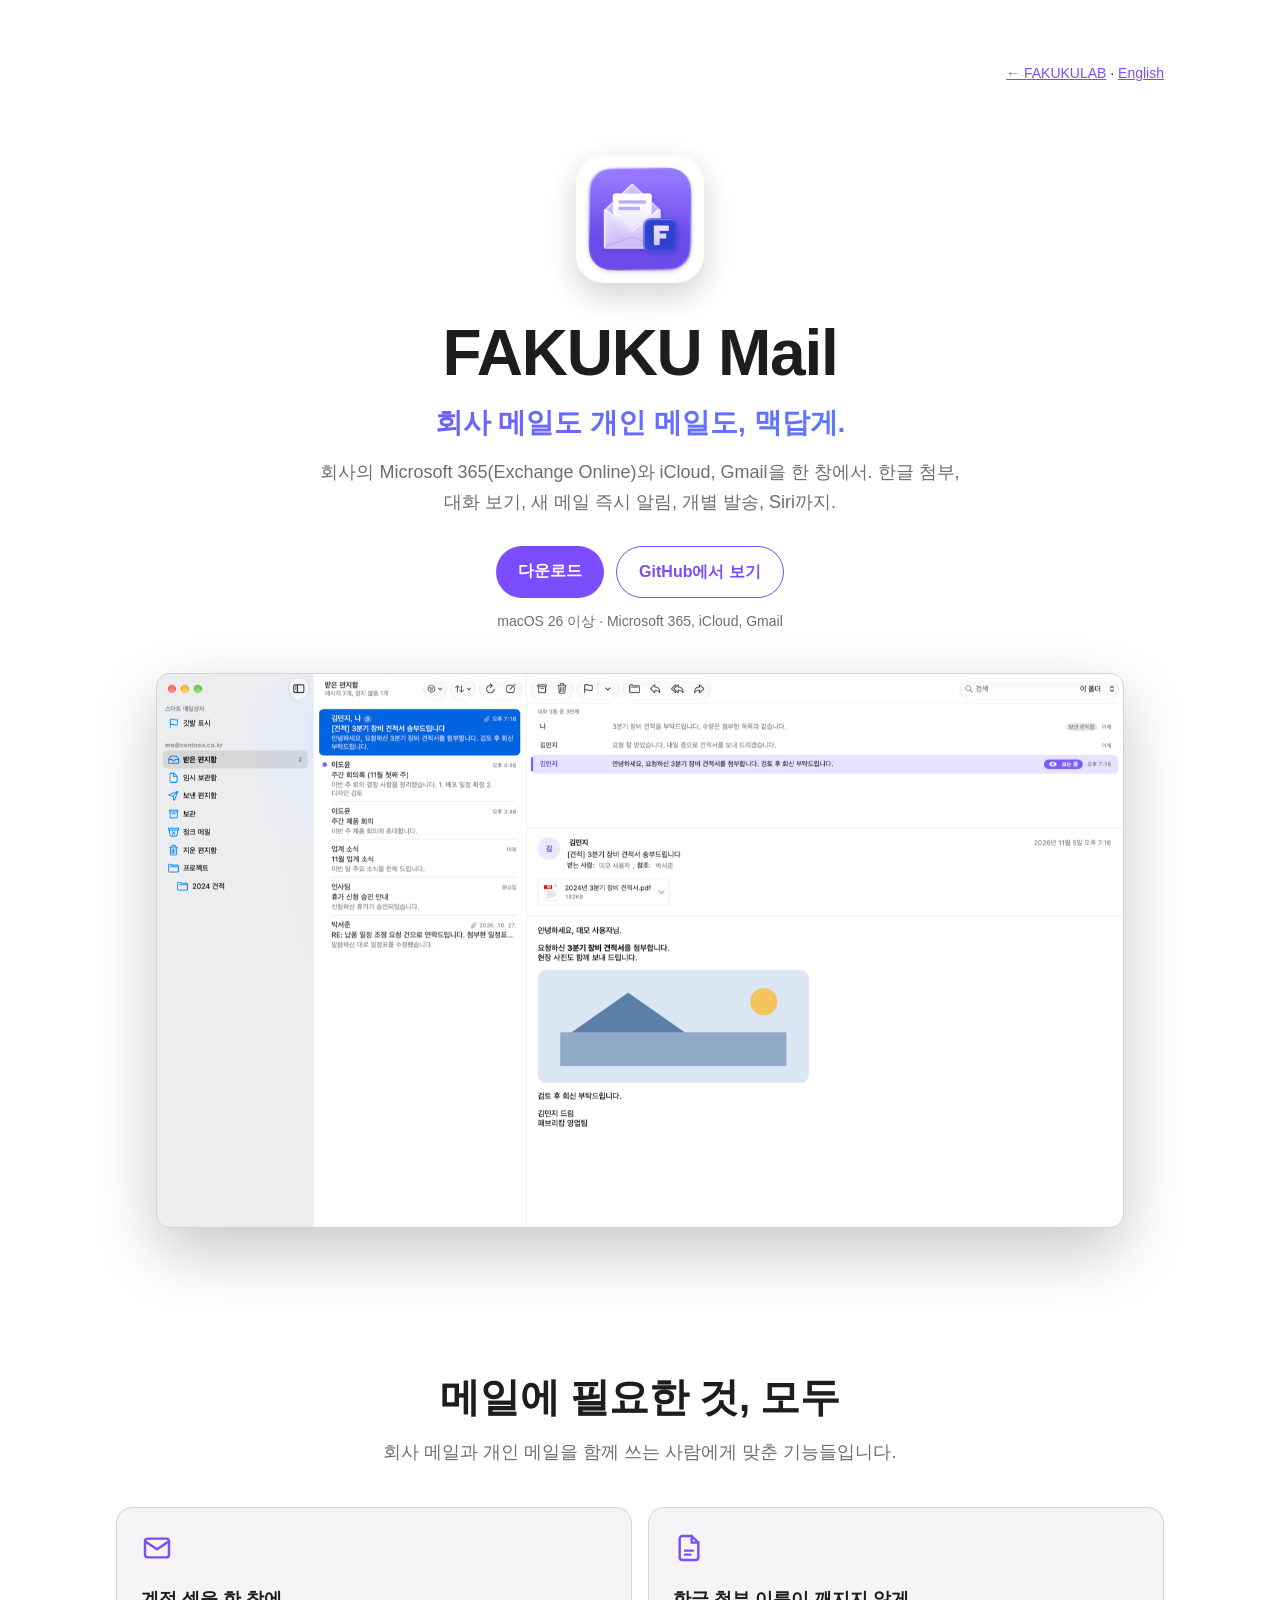
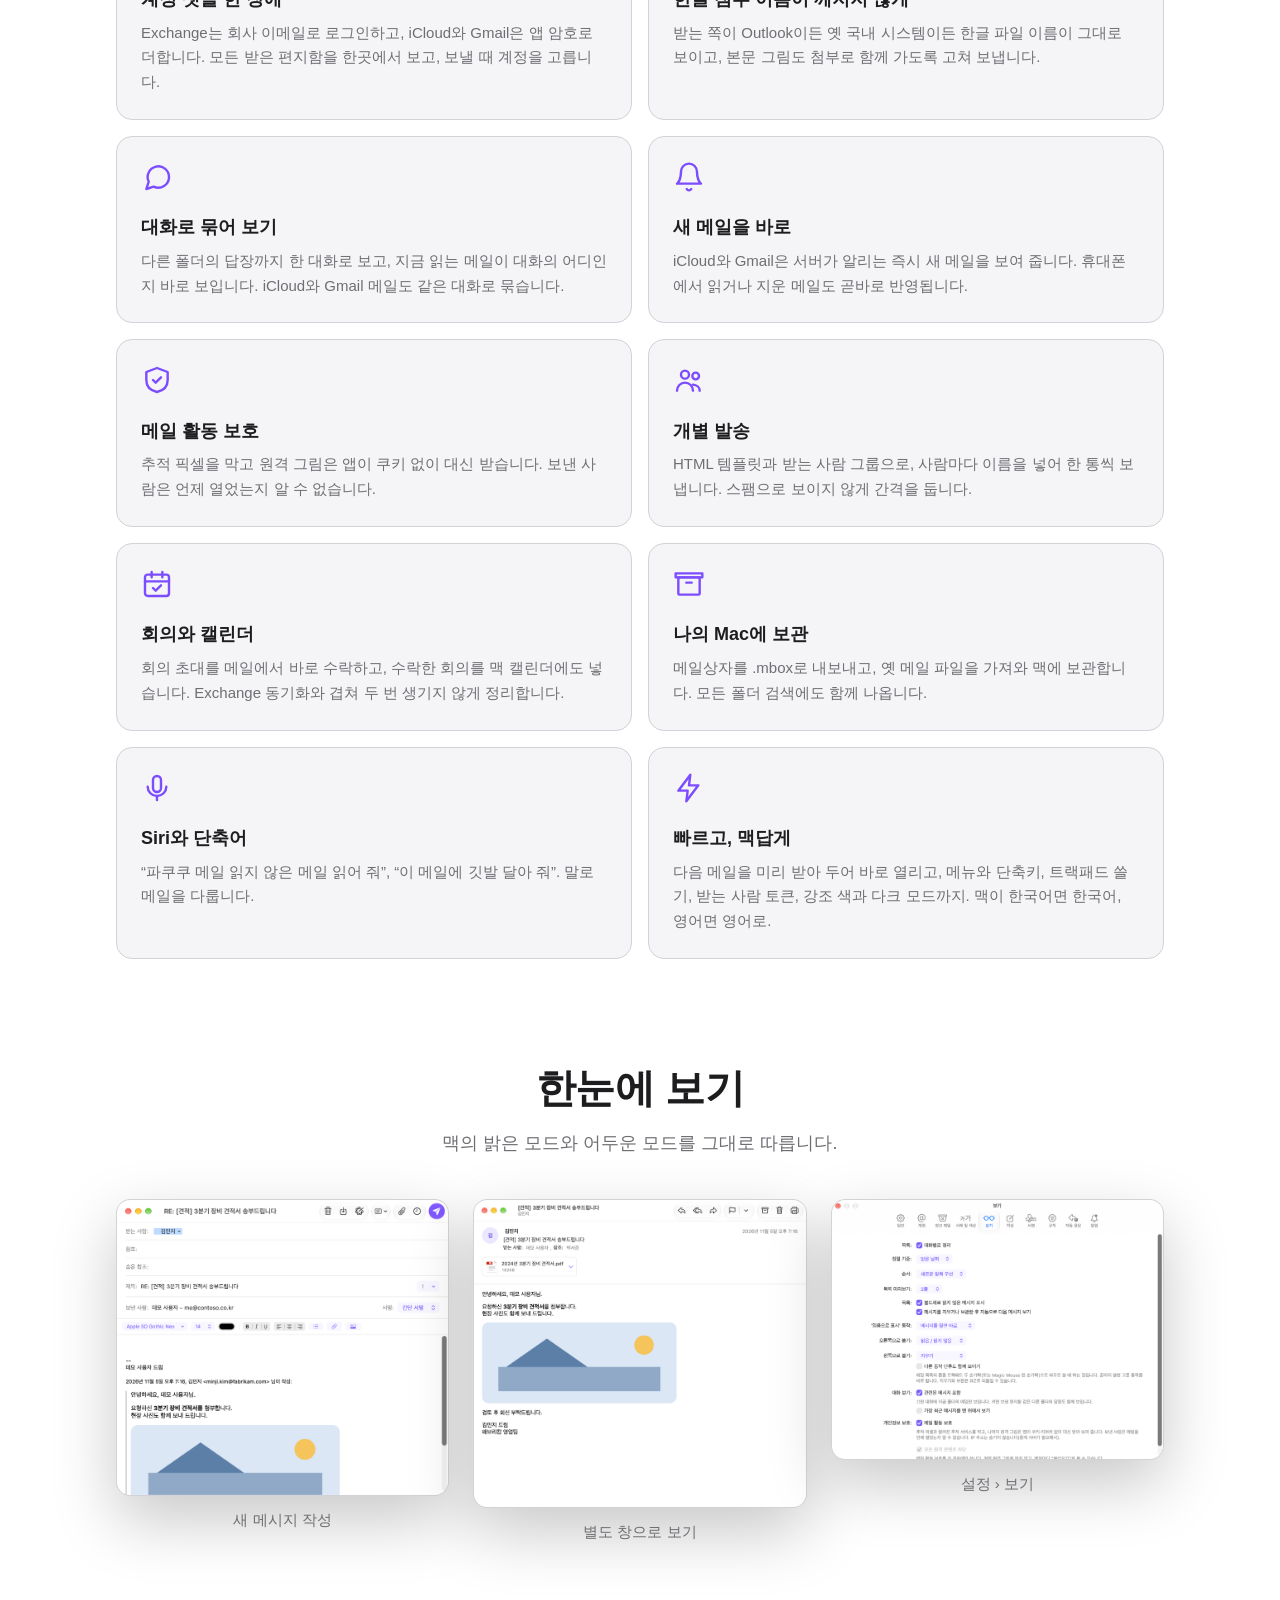
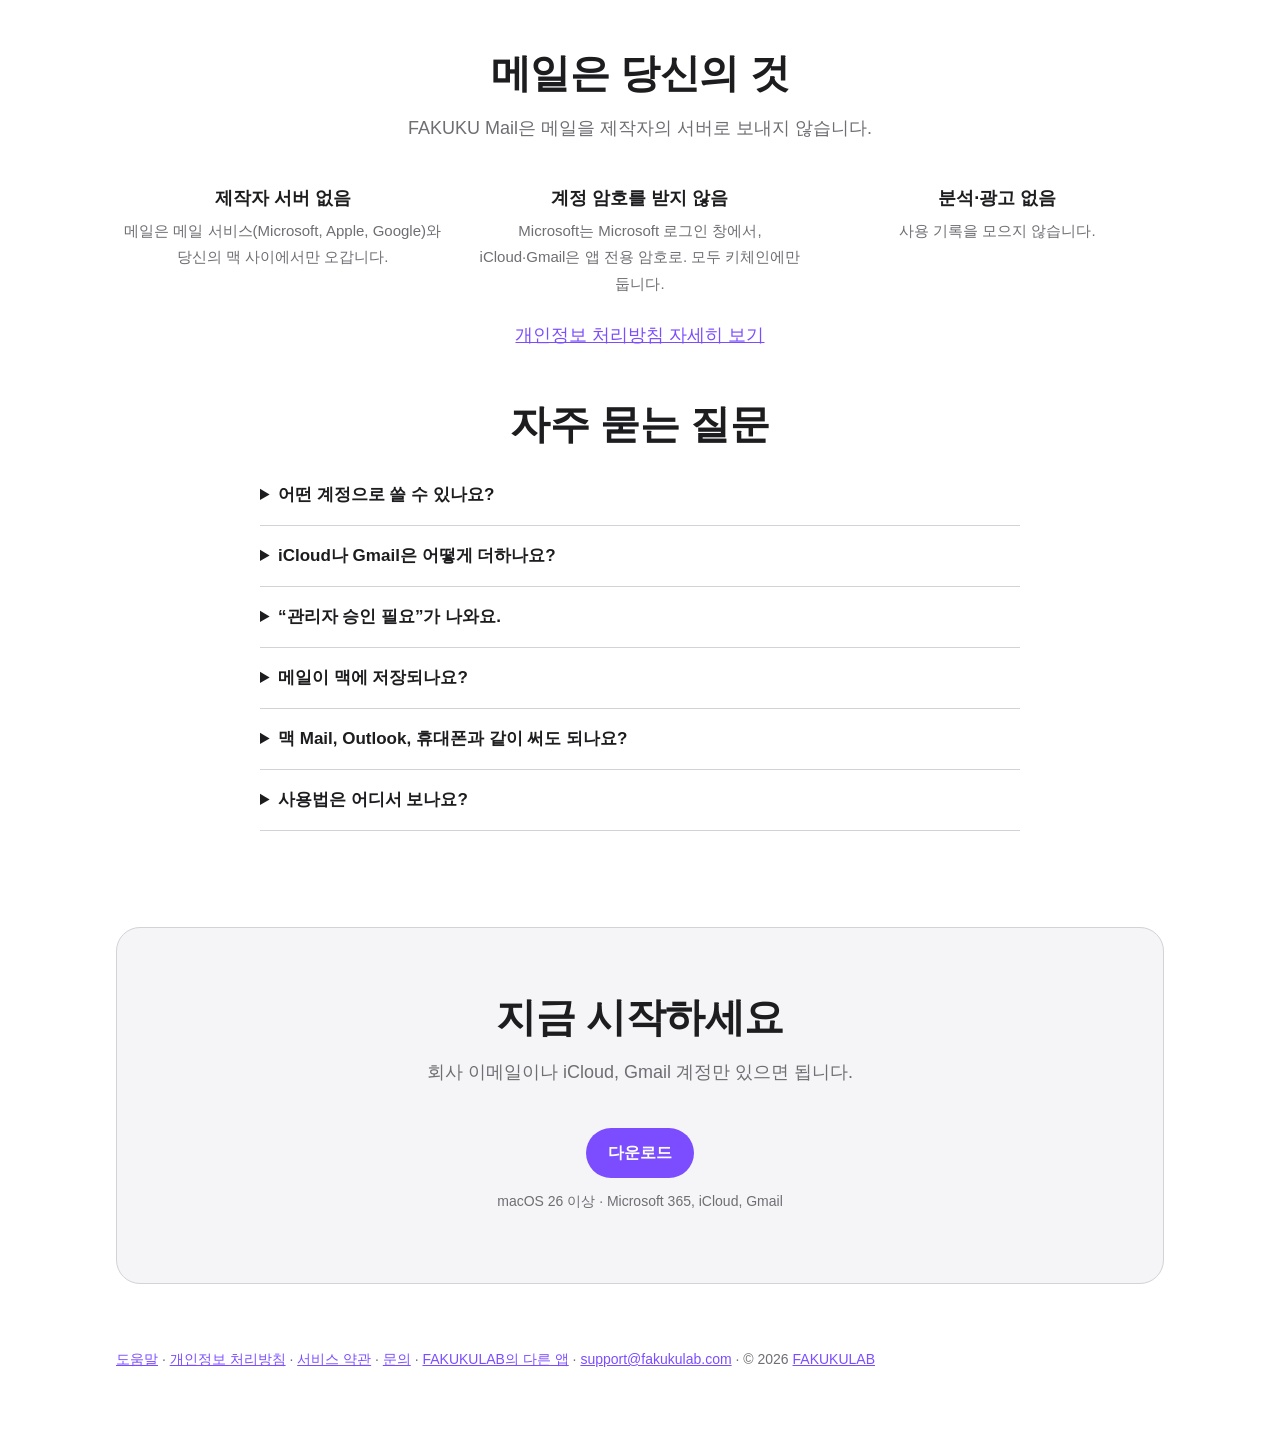
==== commit 77fa5e60: "소개 사이트를 FAKUKULAB 사이트와 잇는다: 위쪽 ← FAKUKULAB, 아래쪽 다른 앱·support@fakukulab.com (다른 앱 사이트와 같게) Co-Authore" ====
--- a/site/index.html
+++ b/site/index.html
@@ -14,7 +14,7 @@
 </head>
 <body>
 <main class="page">
-  <p class="lang"><a href="en.html">English</a></p>
+  <p class="lang"><a href="https://fakukulab.com/">← FAKUKULAB</a> · <a href="en.html">English</a></p>
 
   <div class="hero">
     <img class="icon" src="images/icon.png" alt="FAKUKU Mail" onerror="this.onerror=null;this.src=&quot;data:image/svg+xml,%3Csvg xmlns='http://www.w3.org/2000/svg' viewBox='0 0 128 128'%3E%3Crect width='128' height='128' rx='28' fill='%237c4dff'/%3E%3Cpath d='M28 44h72v44H28z' fill='none' stroke='white' stroke-width='6' stroke-linejoin='round'/%3E%3Cpath d='M28 46l36 24 36-24' fill='none' stroke='white' stroke-width='6' stroke-linejoin='round'/%3E%3C/svg%3E&quot;">
@@ -108,7 +108,7 @@
     <p class="small">macOS 26 이상 · Microsoft 365, iCloud, Gmail</p>
   </section>
 
-  <footer><a href="help.html">도움말</a> · <a href="privacy.html">개인정보 처리방침</a> · <a href="terms.html">서비스 약관</a> · <a href="https://github.com/fakukulab/fakuku-mail/issues">문의</a> · © 2026 FAKUKU Lab</footer>
+  <footer><a href="help.html">도움말</a> · <a href="privacy.html">개인정보 처리방침</a> · <a href="terms.html">서비스 약관</a> · <a href="https://github.com/fakukulab/fakuku-mail/issues">문의</a> · <a href="https://fakukulab.com/">FAKUKULAB의 다른 앱</a> · <a href="mailto:support@fakukulab.com">support@fakukulab.com</a> · © 2026 <a href="https://fakukulab.com/">FAKUKULAB</a></footer>
 </main>
 <script>
   // 스크린샷(site/images, tools/site-shots.sh)이 아직 없으면 그 구역을 숨긴다.
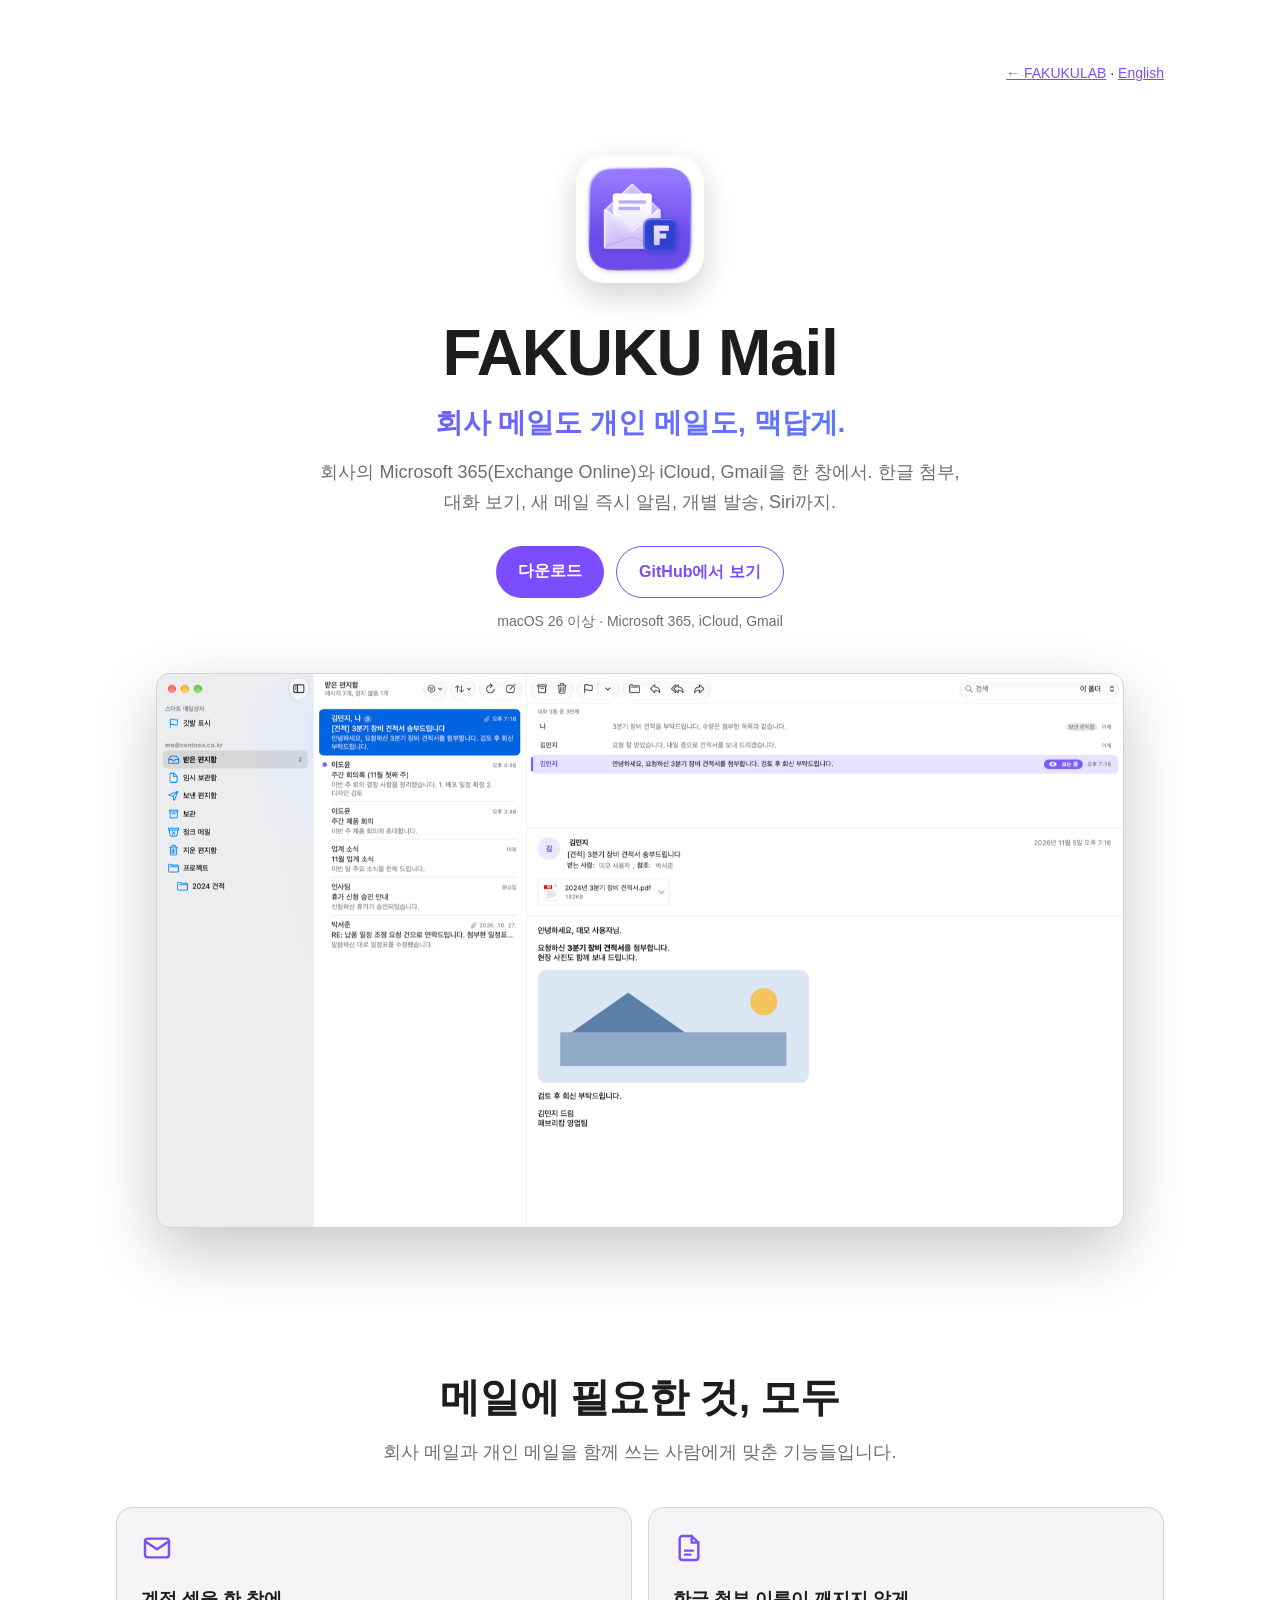
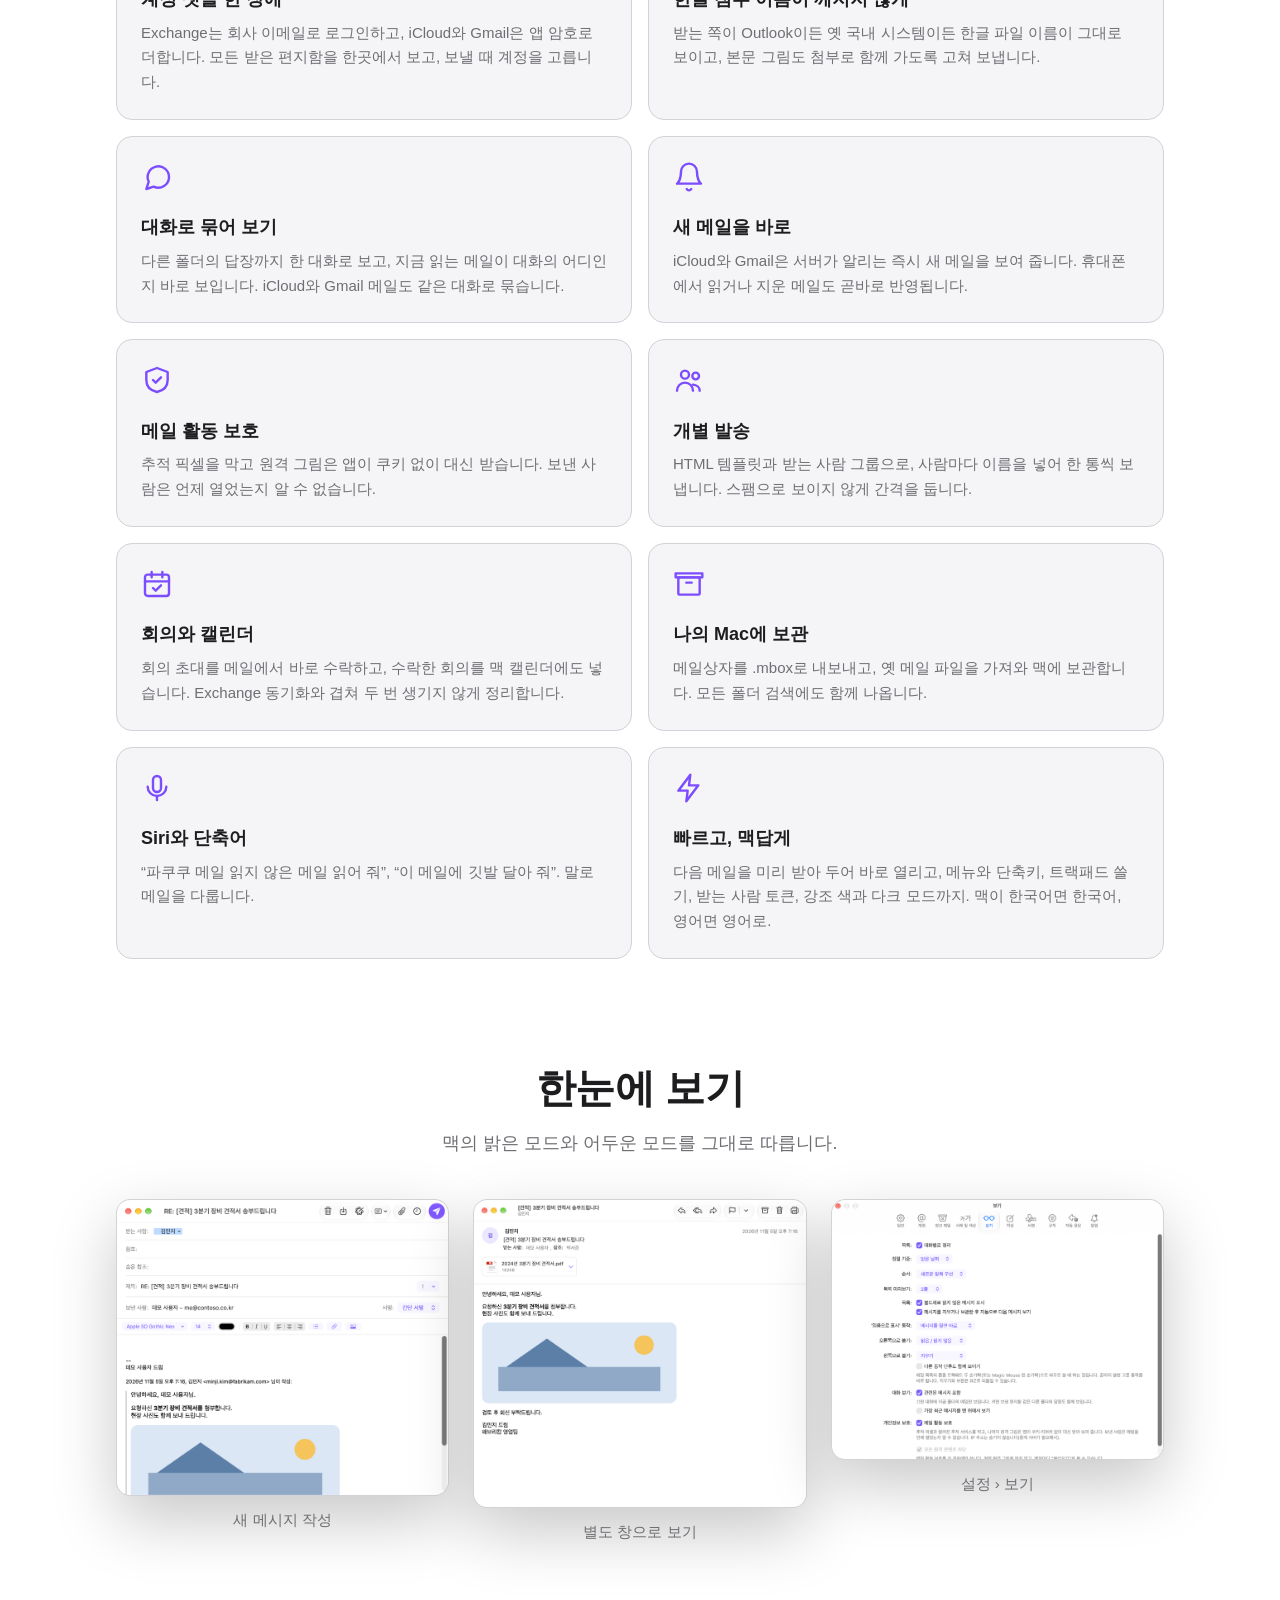
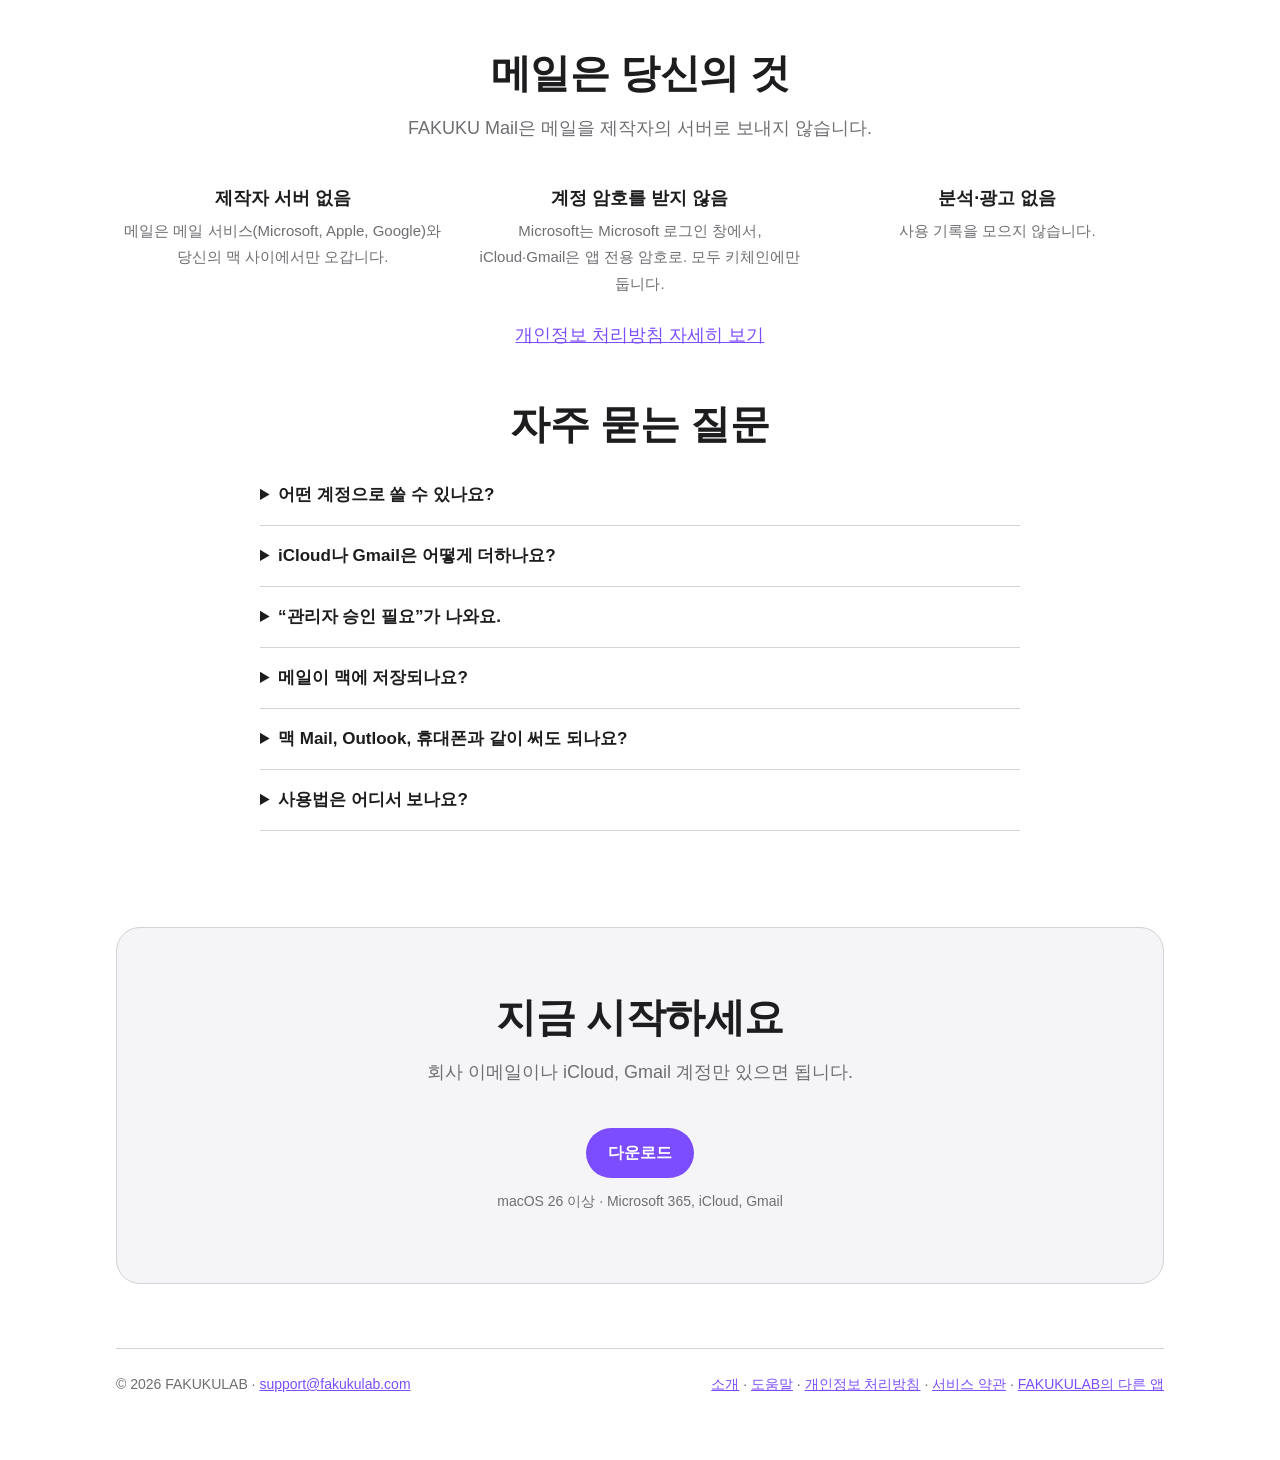
==== commit 626bb903: "소개 사이트 모든 페이지의 아래쪽을 FAKUKULAB 사이트들과 같게: 왼쪽 © 2026 FAKUKULAB · support@fakukulab.com, 오른쪽 페이지 링크 Co-A" ====
--- a/site/index.html
+++ b/site/index.html
@@ -108,7 +108,7 @@
     <p class="small">macOS 26 이상 · Microsoft 365, iCloud, Gmail</p>
   </section>
 
-  <footer><a href="help.html">도움말</a> · <a href="privacy.html">개인정보 처리방침</a> · <a href="terms.html">서비스 약관</a> · <a href="https://github.com/fakukulab/fakuku-mail/issues">문의</a> · <a href="https://fakukulab.com/">FAKUKULAB의 다른 앱</a> · <a href="mailto:support@fakukulab.com">support@fakukulab.com</a> · © 2026 <a href="https://fakukulab.com/">FAKUKULAB</a></footer>
+  <footer class="site"><div>© 2026 FAKUKULAB · <a href="mailto:support@fakukulab.com">support@fakukulab.com</a></div><div><a href="index.html">소개</a> · <a href="help.html">도움말</a> · <a href="privacy.html">개인정보 처리방침</a> · <a href="terms.html">서비스 약관</a> · <a href="https://fakukulab.com/">FAKUKULAB의 다른 앱</a></div></footer>
 </main>
 <script>
   // 스크린샷(site/images, tools/site-shots.sh)이 아직 없으면 그 구역을 숨긴다.
--- a/site/style.css
+++ b/site/style.css
@@ -69,3 +69,7 @@
 @media (min-width: 720px) { .help .keys { grid-template-columns: repeat(2, 1fr); } }
 kbd { font: 13px/1 -apple-system, BlinkMacSystemFont, sans-serif; padding: 3px 6px; border: 1px solid var(--line); border-bottom-width: 2px; border-radius: 6px; background: var(--card); white-space: nowrap; }
 code { font-size: 14px; padding: 1px 4px; border-radius: 4px; background: var(--card); }
+
+/* ---- 아래쪽 (FAKUKULAB 사이트들과 같은 모양) ---- */
+footer.site { display: flex; justify-content: space-between; flex-wrap: wrap; gap: 8px 24px;
+  border-top: 1px solid var(--line); padding-top: 24px; }
